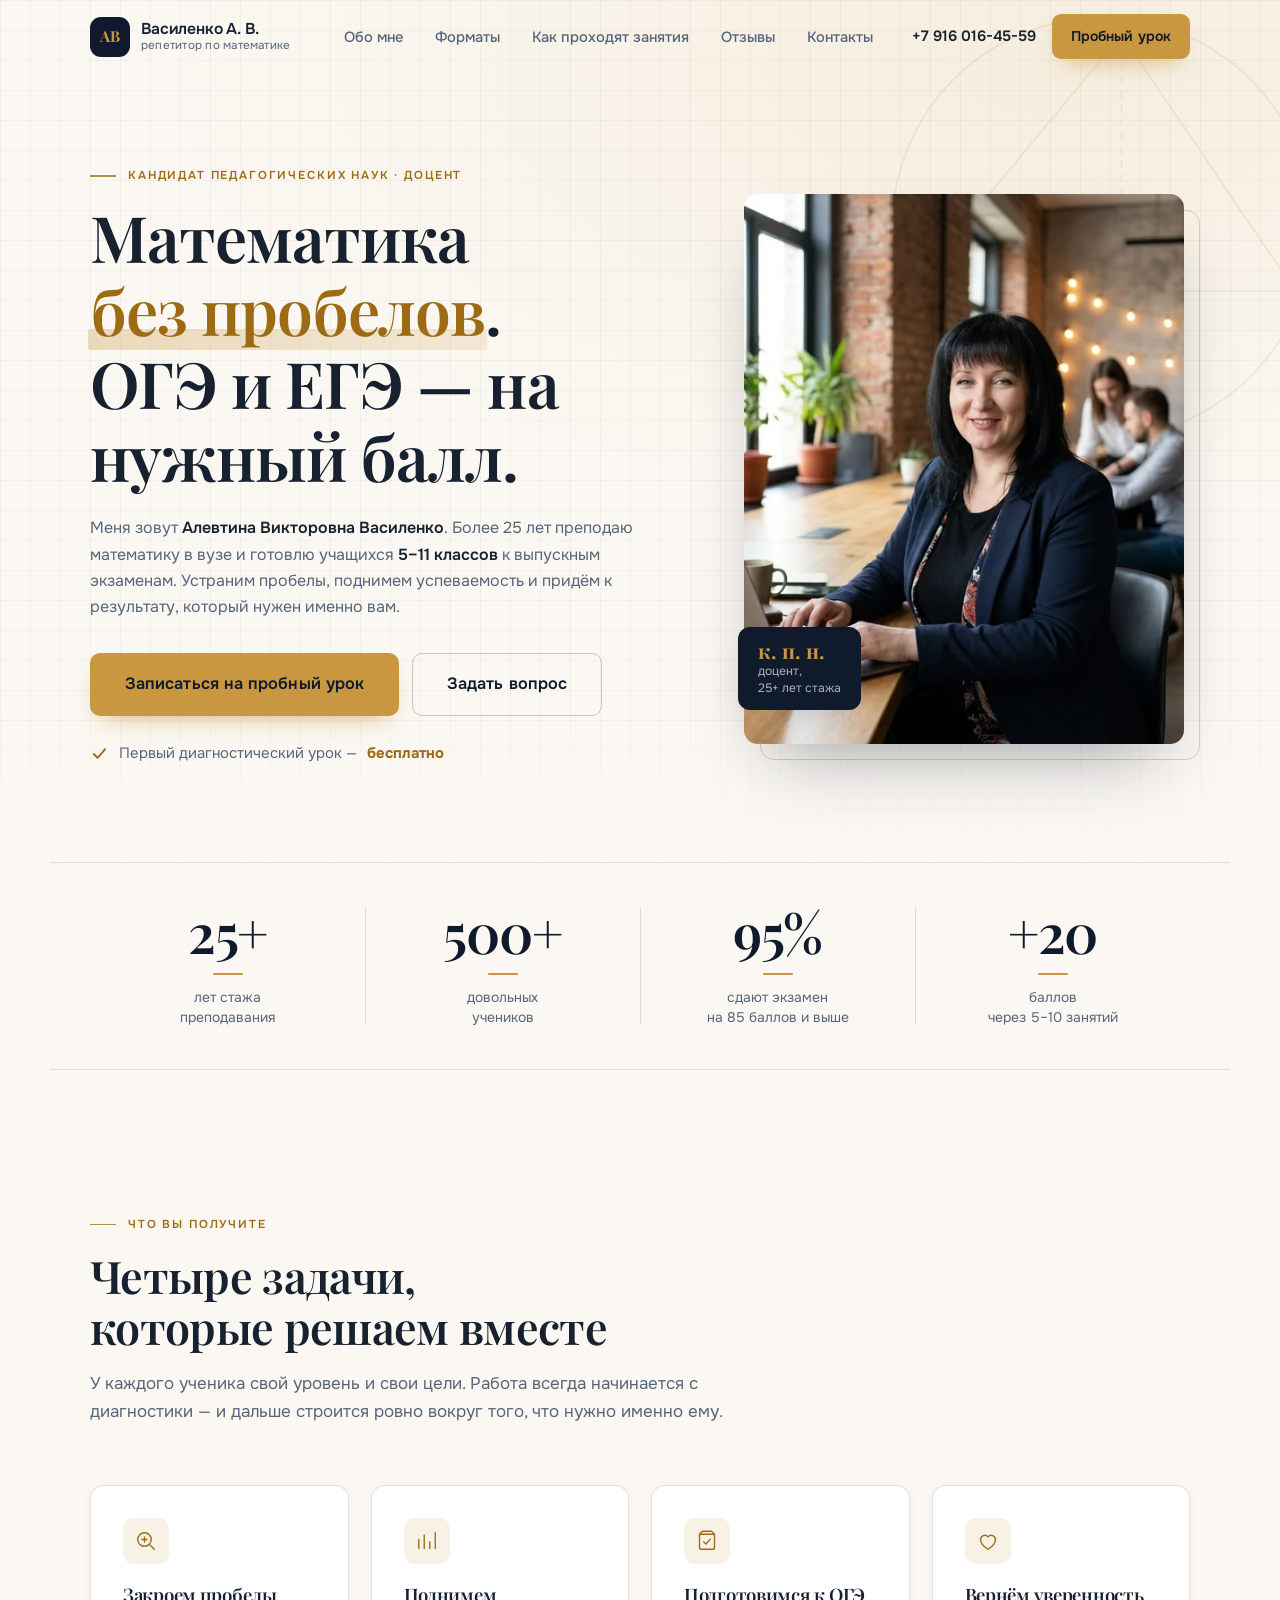
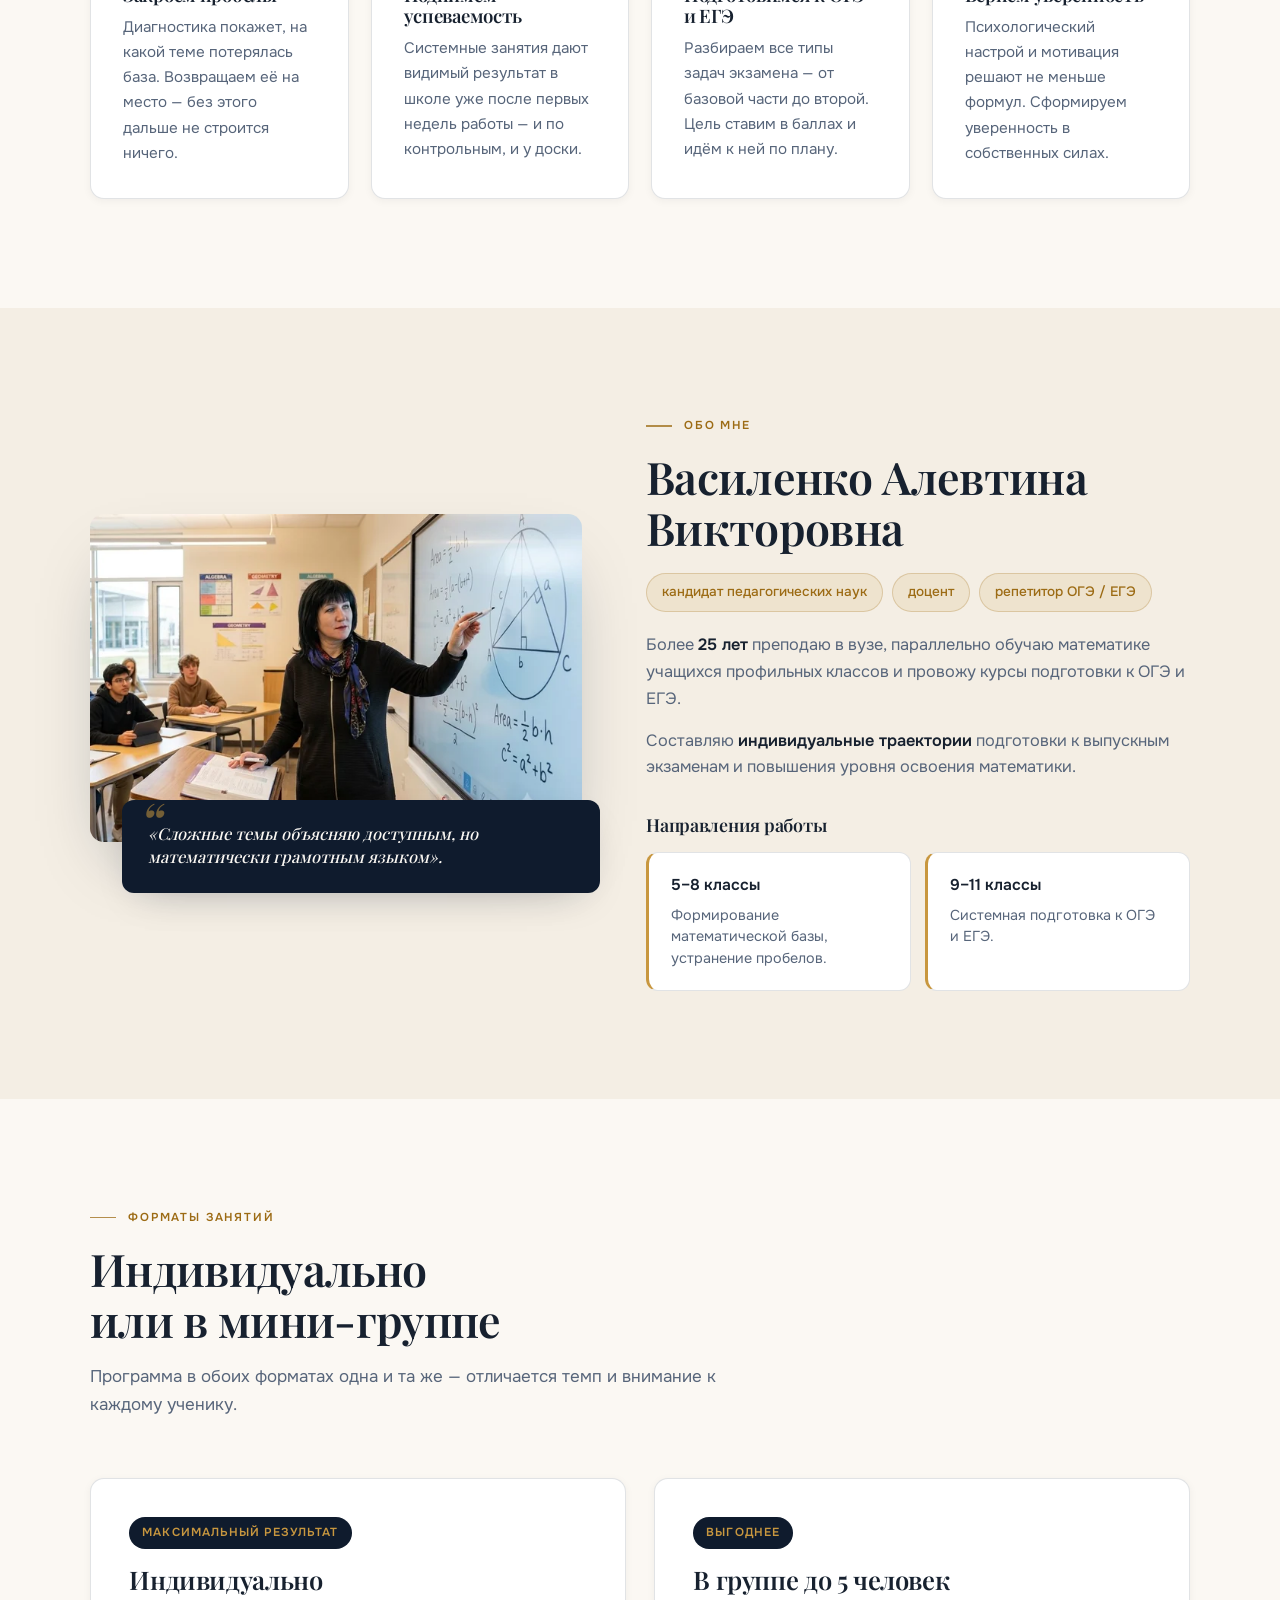
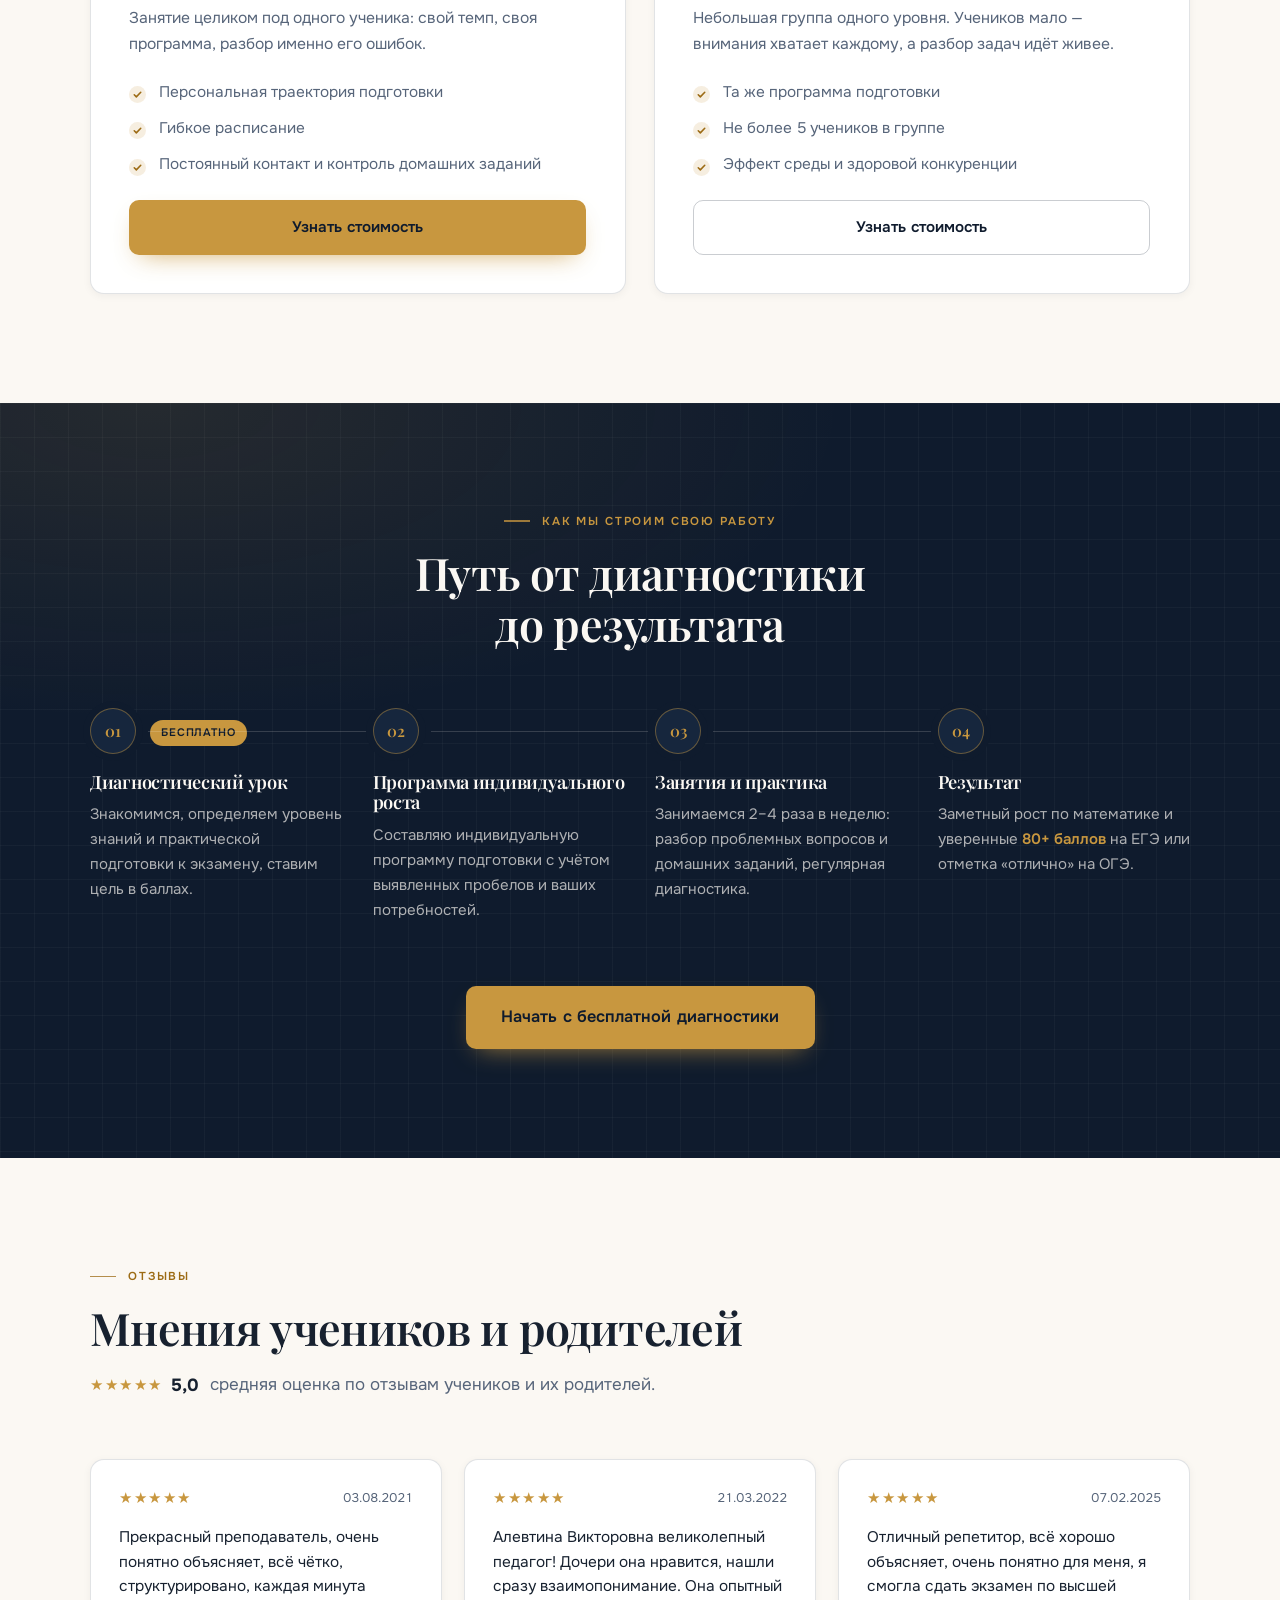
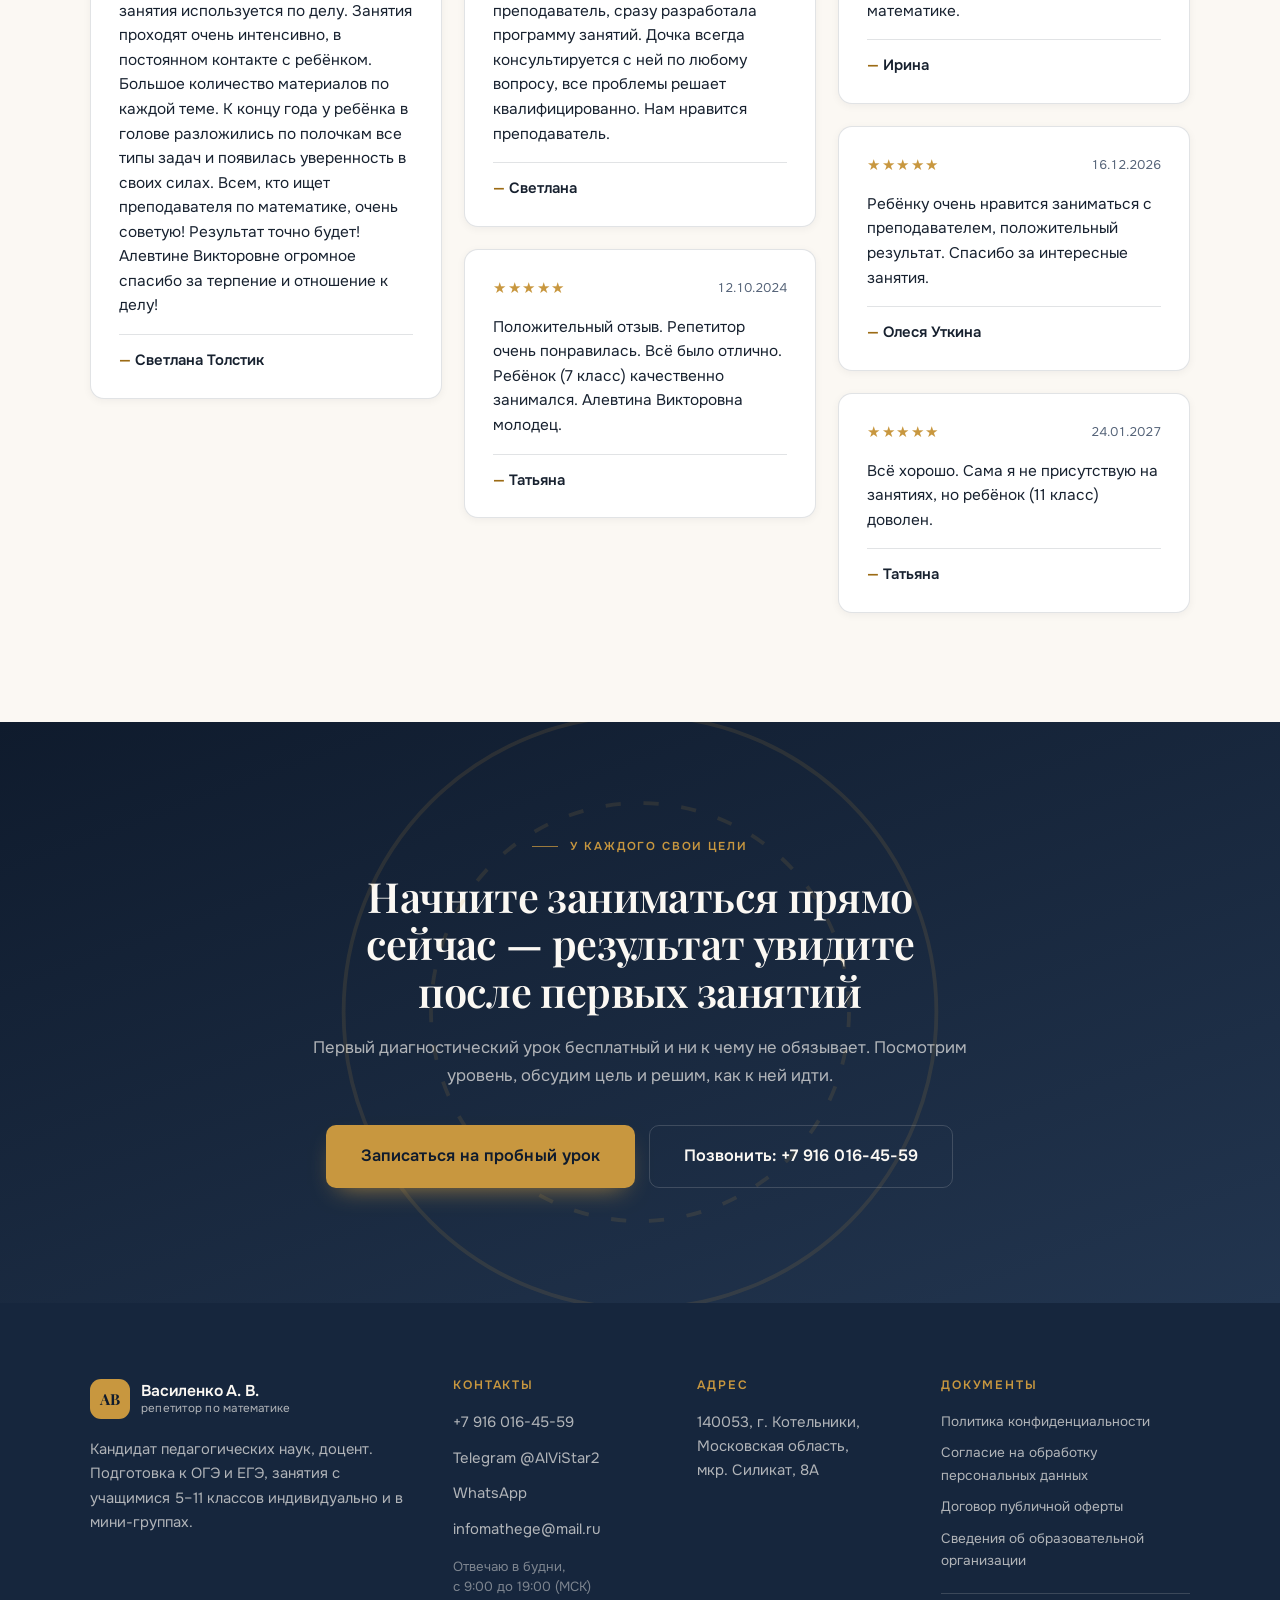
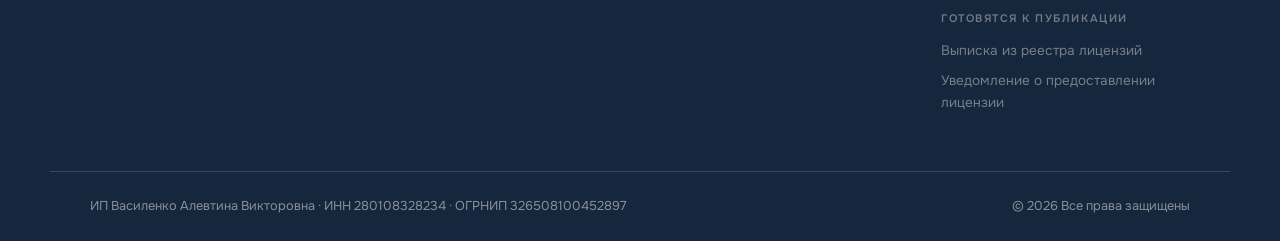
==== index.html @ 61fbdab9 "Лендинг репетитора по математике Василенко А. В. Одностраничный сайт без сборки: HTML + CSS + JS, шр" ====
<!DOCTYPE html>
<html lang="ru">
<head>
<meta charset="utf-8">
<!-- Базовый адрес сайта. Когда заработает mathscoolstar.ru — заменить
     https://dendy-d.github.io/mathscoolstar/ на https://mathscoolstar.ru/ здесь и в tools/build-docs.py -->
<meta name="viewport" content="width=device-width, initial-scale=1">
<title>Репетитор по математике Василенко А. В. — подготовка к ОГЭ и ЕГЭ, 5–11 класс</title>
<meta name="description" content="Василенко Алевтина Викторовна — кандидат педагогических наук, доцент, репетитор по математике. 25+ лет стажа. Устраняем пробелы, готовим к ОГЭ и ЕГЭ на нужный балл. Первый диагностический урок бесплатно.">
<meta name="theme-color" content="#0F1B2D">
<link rel="canonical" href="https://dendy-d.github.io/mathscoolstar/">

<meta property="og:type" content="website">
<meta property="og:locale" content="ru_RU">
<meta property="og:url" content="https://dendy-d.github.io/mathscoolstar/">
<meta property="og:site_name" content="Математика с Василенко А. В.">
<meta property="og:title" content="Репетитор по математике — подготовка к ОГЭ и ЕГЭ, 5–11 класс">
<meta property="og:description" content="Кандидат педагогических наук, доцент, 25+ лет стажа. Устраним пробелы и подготовим к экзамену на нужный балл. Первый урок — бесплатно.">
<meta property="og:image" content="https://dendy-d.github.io/mathscoolstar/assets/img/og-cover.jpg">
<meta property="og:image:width" content="1200">
<meta property="og:image:height" content="630">
<meta name="twitter:card" content="summary_large_image">

<link rel="icon" href="assets/img/favicon.svg" type="image/svg+xml">
<link rel="apple-touch-icon" href="assets/img/favicon.svg">

<link rel="preload" href="assets/fonts/playfairdisplay-600-cyrillic.woff2" as="font" type="font/woff2" crossorigin>
<link rel="preload" href="assets/fonts/onest-400-cyrillic.woff2" as="font" type="font/woff2" crossorigin>
<link rel="stylesheet" href="assets/fonts.css">
<link rel="stylesheet" href="styles.css">
<script>document.documentElement.classList.add('js');</script>

<script type="application/ld+json">
{
  "@context": "https://schema.org",
  "@graph": [
    {
      "@type": "Person",
      "@id": "https://dendy-d.github.io/mathscoolstar/#person",
      "name": "Василенко Алевтина Викторовна",
      "jobTitle": "Репетитор по математике, кандидат педагогических наук, доцент",
      "url": "https://dendy-d.github.io/mathscoolstar/",
      "image": "https://dendy-d.github.io/mathscoolstar/assets/img/hero-portrait.jpg",
      "telephone": "+79160164559",
      "email": "infomathege@mail.ru",
      "knowsAbout": ["Математика", "Подготовка к ОГЭ", "Подготовка к ЕГЭ", "Алгебра", "Геометрия"]
    },
    {
      "@type": ["LocalBusiness", "EducationalOrganization"],
      "@id": "https://dendy-d.github.io/mathscoolstar/#business",
      "name": "Математика с Василенко А. В. — репетитор ОГЭ/ЕГЭ",
      "description": "Индивидуальные и групповые занятия по математике для учащихся 5–11 классов, подготовка к ОГЭ и ЕГЭ.",
      "url": "https://dendy-d.github.io/mathscoolstar/",
      "telephone": "+79160164559",
      "email": "infomathege@mail.ru",
      "sameAs": ["https://t.me/AlViStar2"],
      "openingHoursSpecification": {
        "@type": "OpeningHoursSpecification",
        "dayOfWeek": ["Monday", "Tuesday", "Wednesday", "Thursday", "Friday"],
        "opens": "09:00",
        "closes": "19:00"
      },
      "image": "https://dendy-d.github.io/mathscoolstar/assets/img/og-cover.jpg",
      "founder": { "@id": "https://dendy-d.github.io/mathscoolstar/#person" },
      "priceRange": "$$",
      "address": {
        "@type": "PostalAddress",
        "postalCode": "140053",
        "addressLocality": "Котельники",
        "addressRegion": "Московская область",
        "streetAddress": "мкр. Силикат, 8А",
        "addressCountry": "RU"
      },
      "aggregateRating": {
        "@type": "AggregateRating",
        "ratingValue": "5",
        "bestRating": "5",
        "reviewCount": "6"
      },
      "review": [
        { "@type": "Review", "author": { "@type": "Person", "name": "Светлана Толстик" }, "datePublished": "2021-08-03", "reviewRating": { "@type": "Rating", "ratingValue": "5" }, "reviewBody": "Прекрасный преподаватель, очень понятно объясняет, всё чётко, структурировано, каждая минута занятия используется по делу." },
        { "@type": "Review", "author": { "@type": "Person", "name": "Светлана" }, "datePublished": "2022-03-21", "reviewRating": { "@type": "Rating", "ratingValue": "5" }, "reviewBody": "Алевтина Викторовна великолепный педагог! Дочери она нравится, нашли сразу взаимопонимание." },
        { "@type": "Review", "author": { "@type": "Person", "name": "Татьяна" }, "datePublished": "2024-10-12", "reviewRating": { "@type": "Rating", "ratingValue": "5" }, "reviewBody": "Репетитор очень понравилась. Всё было отлично. Ребёнок (7 класс) качественно занимался." },
        { "@type": "Review", "author": { "@type": "Person", "name": "Ирина" }, "datePublished": "2025-02-07", "reviewRating": { "@type": "Rating", "ratingValue": "5" }, "reviewBody": "Отличный репетитор, всё хорошо объясняет, очень понятно для меня, я смогла сдать экзамен по высшей математике." }
      ]
    }
  ]
}
</script>
</head>

<body>
<a class="skip-link" href="#main">Перейти к содержанию</a>

<!-- ══════════════ ШАПКА ══════════════ -->
<header class="site-header" id="siteHeader">
  <div class="wrap header__inner">
    <a class="brand" href="#hero" aria-label="На главную">
      <span class="brand__mark" aria-hidden="true">АВ</span>
      <span class="brand__text">
        <b>Василенко А.&nbsp;В.</b>
        <i>репетитор по математике</i>
      </span>
    </a>

    <nav class="nav" id="nav" aria-label="Основная навигация">
      <a href="#about">Обо мне</a>
      <a href="#formats">Форматы</a>
      <a href="#process">Как проходят занятия</a>
      <a href="#reviews">Отзывы</a>
      <a href="#contacts">Контакты</a>
    </nav>

    <div class="header__cta">
      <a class="tel-link" href="tel:+79160164559">+7&nbsp;916&nbsp;016-45-59</a>
      <button class="btn btn--gold btn--sm" data-open-dialog="trial">Пробный урок</button>
    </div>

    <button class="burger" id="burger" aria-label="Меню" aria-expanded="false" aria-controls="nav">
      <span></span><span></span><span></span>
    </button>
  </div>
</header>

<main id="main">

<!-- ══════════════ ГЕРОЙ ══════════════ -->
<section class="hero" id="hero">
  <div class="hero__deco" aria-hidden="true">
    <svg viewBox="0 0 400 400" fill="none">
      <circle cx="200" cy="200" r="150" stroke="currentColor" stroke-width="1.2"/>
      <path d="M62 245 L338 245 L214 62 Z" stroke="currentColor" stroke-width="1.2"/>
      <path d="M214 62 L214 245" stroke="currentColor" stroke-width="1.2" stroke-dasharray="5 5"/>
      <path d="M214 231 L228 231 L228 245" stroke="currentColor" stroke-width="1.2"/>
    </svg>
  </div>

  <div class="wrap hero__grid">
    <div class="hero__body">
      <p class="eyebrow" data-reveal>Кандидат педагогических наук&nbsp;· доцент</p>

      <h1 class="hero__title" data-reveal style="--d:.06s">
        Математика <span class="mark">без пробелов</span>.<br>
        ОГЭ и ЕГЭ — на нужный балл.
      </h1>

      <p class="hero__lead" data-reveal style="--d:.12s">
        Меня зовут <b>Алевтина Викторовна Василенко</b>. Более 25 лет преподаю математику
        в вузе и готовлю учащихся <b>5–11 классов</b> к выпускным экзаменам.
        Устраним пробелы, поднимем успеваемость и придём к результату, который нужен именно вам.
      </p>

      <div class="hero__actions" data-reveal style="--d:.18s">
        <button class="btn btn--gold btn--lg" data-open-dialog="trial">Записаться на пробный урок</button>
        <button class="btn btn--ghost btn--lg" data-open-dialog="question">Задать вопрос</button>
      </div>

      <p class="hero__note" data-reveal style="--d:.24s">
        <svg class="ico" viewBox="0 0 20 20" aria-hidden="true"><path d="M4 10.5l4 4 8-9" stroke="currentColor" stroke-width="2" fill="none" stroke-linecap="round" stroke-linejoin="round"/></svg>
        Первый диагностический урок — <b>бесплатно</b>
      </p>
    </div>

    <div class="hero__figure" data-reveal style="--d:.1s">
      <div class="portrait">
        <picture>
          <source type="image/webp" srcset="assets/img/hero-portrait-sm.webp 492w, assets/img/hero-portrait.webp 819w" sizes="(max-width:900px) 88vw, 440px">
          <img src="assets/img/hero-portrait.jpg"
               srcset="assets/img/hero-portrait-sm.jpg 492w, assets/img/hero-portrait.jpg 819w"
               sizes="(max-width:900px) 88vw, 440px"
               width="819" height="1024" fetchpriority="high"
               alt="Василенко Алевтина Викторовна, репетитор по математике, за рабочим столом">
        </picture>
        <div class="portrait__badge">
          <b>к.&nbsp;п.&nbsp;н.</b>
          <span>доцент,<br>25+ лет стажа</span>
        </div>
      </div>
    </div>
  </div>
</section>

<!-- ══════════════ ЦИФРЫ ══════════════ -->
<section class="stats" aria-label="Результаты работы">
  <div class="wrap stats__grid">
    <div class="stat" data-reveal>
      <b class="stat__num" data-count="25" data-suffix="+">25+</b>
      <span class="stat__label">лет стажа<br>преподавания</span>
    </div>
    <div class="stat" data-reveal style="--d:.06s">
      <b class="stat__num" data-count="500" data-suffix="+">500+</b>
      <span class="stat__label">довольных<br>учеников</span>
    </div>
    <div class="stat" data-reveal style="--d:.12s">
      <b class="stat__num" data-count="95" data-suffix="%">95%</b>
      <span class="stat__label">сдают экзамен<br>на 85 баллов и выше</span>
    </div>
    <div class="stat" data-reveal style="--d:.18s">
      <b class="stat__num" data-count="20" data-prefix="+">+20</b>
      <span class="stat__label">баллов<br>через 5–10 занятий</span>
    </div>
  </div>
</section>

<!-- ══════════════ ЧТО РЕШАЕМ ══════════════ -->
<section class="section" id="benefits">
  <div class="wrap">
    <header class="section__head">
      <p class="eyebrow" data-reveal>Что вы получите</p>
      <h2 class="section__title" data-reveal style="--d:.06s">Четыре задачи, которые решаем вместе</h2>
      <p class="section__lead" data-reveal style="--d:.12s">
        У каждого ученика свой уровень и свои цели. Работа всегда начинается с диагностики —
        и дальше строится ровно вокруг того, что нужно именно ему.
      </p>
    </header>

    <div class="cards cards--4">
      <article class="card" data-reveal>
        <div class="card__ico" aria-hidden="true">
          <svg viewBox="0 0 32 32" fill="none"><circle cx="14" cy="14" r="9" stroke="currentColor" stroke-width="1.8"/><path d="M21 21l6 6" stroke="currentColor" stroke-width="1.8" stroke-linecap="round"/><path d="M10.5 14h7M14 10.5v7" stroke="currentColor" stroke-width="1.8" stroke-linecap="round"/></svg>
        </div>
        <h3>Закроем пробелы</h3>
        <p>Диагностика покажет, на какой теме потерялась база. Возвращаем её на место — без этого дальше не строится ничего.</p>
      </article>

      <article class="card" data-reveal style="--d:.06s">
        <div class="card__ico" aria-hidden="true">
          <svg viewBox="0 0 32 32" fill="none"><path d="M5 26V14M12.3 26V8M19.7 26V17M27 26V5" stroke="currentColor" stroke-width="1.8" stroke-linecap="round"/></svg>
        </div>
        <h3>Поднимем успеваемость</h3>
        <p>Системные занятия дают видимый результат в школе уже после первых недель работы — и по контрольным, и у доски.</p>
      </article>

      <article class="card" data-reveal style="--d:.12s">
        <div class="card__ico" aria-hidden="true">
          <svg viewBox="0 0 32 32" fill="none"><path d="M6 7h20v18a2 2 0 01-2 2H8a2 2 0 01-2-2V7z" stroke="currentColor" stroke-width="1.8"/><path d="M6 7l4-4h12l4 4" stroke="currentColor" stroke-width="1.8" stroke-linejoin="round"/><path d="M11.5 17l3 3 6-6.5" stroke="currentColor" stroke-width="1.8" stroke-linecap="round" stroke-linejoin="round"/></svg>
        </div>
        <h3>Подготовимся к ОГЭ и ЕГЭ</h3>
        <p>Разбираем все типы задач экзамена — от базовой части до второй. Цель ставим в баллах и идём к ней по плану.</p>
      </article>

      <article class="card" data-reveal style="--d:.18s">
        <div class="card__ico" aria-hidden="true">
          <svg viewBox="0 0 32 32" fill="none"><path d="M16 27s-10-6.2-10-13a5.6 5.6 0 0110-3.4A5.6 5.6 0 0126 14c0 6.8-10 13-10 13z" stroke="currentColor" stroke-width="1.8" stroke-linejoin="round"/></svg>
        </div>
        <h3>Вернём уверенность</h3>
        <p>Психологический настрой и мотивация решают не меньше формул. Сформируем уверенность в собственных силах.</p>
      </article>
    </div>
  </div>
</section>

<!-- ══════════════ ОБО МНЕ ══════════════ -->
<section class="section section--paper" id="about">
  <div class="wrap about__grid">
    <div class="about__media" data-reveal>
      <picture>
        <source type="image/webp" srcset="assets/img/about-classroom-sm.webp 647w, assets/img/about-classroom.webp 1078w" sizes="(max-width:900px) 92vw, 520px">
        <img src="assets/img/about-classroom.jpg"
             srcset="assets/img/about-classroom-sm.jpg 647w, assets/img/about-classroom.jpg 1078w"
             sizes="(max-width:900px) 92vw, 520px"
             width="1078" height="719" loading="lazy" decoding="async"
             alt="Алевтина Викторовна объясняет геометрию у доски перед классом">
      </picture>
      <blockquote class="about__quote">
        «Сложные темы объясняю доступным, но математически грамотным языком».
      </blockquote>
    </div>

    <div class="about__body">
      <p class="eyebrow" data-reveal>Обо мне</p>
      <h2 class="section__title" data-reveal style="--d:.06s">Василенко Алевтина Викторовна</h2>

      <ul class="chips" data-reveal style="--d:.1s">
        <li>кандидат педагогических наук</li>
        <li>доцент</li>
        <li>репетитор ОГЭ / ЕГЭ</li>
      </ul>

      <div class="prose" data-reveal style="--d:.14s">
        <p>Более <b>25 лет</b> преподаю в вузе, параллельно обучаю математике учащихся
          профильных классов и провожу курсы подготовки к ОГЭ и ЕГЭ.</p>
        <p>Составляю <b>индивидуальные траектории</b> подготовки к выпускным экзаменам
          и повышения уровня освоения математики.</p>
      </div>

      <h3 class="mini-title" data-reveal style="--d:.18s">Направления работы</h3>
      <div class="tracks">
        <div class="track" data-reveal style="--d:.2s">
          <b class="track__grade">5–8 классы</b>
          <p>Формирование математической базы, устранение пробелов.</p>
        </div>
        <div class="track" data-reveal style="--d:.26s">
          <b class="track__grade">9–11 классы</b>
          <p>Системная подготовка к ОГЭ и ЕГЭ.</p>
        </div>
      </div>
    </div>
  </div>
</section>

<!-- ══════════════ ФОРМАТЫ ══════════════ -->
<section class="section" id="formats">
  <div class="wrap">
    <header class="section__head">
      <p class="eyebrow" data-reveal>Форматы занятий</p>
      <h2 class="section__title" data-reveal style="--d:.06s">Индивидуально или в мини-группе</h2>
      <p class="section__lead" data-reveal style="--d:.12s">
        Программа в обоих форматах одна и та же — отличается темп и внимание к каждому ученику.
      </p>
    </header>

    <div class="cards cards--2">
      <article class="format" data-reveal>
        <span class="format__tag">Максимальный результат</span>
        <h3>Индивидуально</h3>
        <p>Занятие целиком под одного ученика: свой темп, своя программа, разбор именно его ошибок.</p>
        <ul class="ticks">
          <li>Персональная траектория подготовки</li>
          <li>Гибкое расписание</li>
          <li>Постоянный контакт и контроль домашних заданий</li>
        </ul>
        <button class="btn btn--gold btn--full" data-open-dialog="individual">Узнать стоимость</button>
      </article>

      <article class="format" data-reveal style="--d:.08s">
        <span class="format__tag">Выгоднее</span>
        <h3>В группе до 5 человек</h3>
        <p>Небольшая группа одного уровня. Учеников мало — внимания хватает каждому, а разбор задач идёт живее.</p>
        <ul class="ticks">
          <li>Та же программа подготовки</li>
          <li>Не более 5 учеников в группе</li>
          <li>Эффект среды и здоровой конкуренции</li>
        </ul>
        <button class="btn btn--ghost btn--full" data-open-dialog="group">Узнать стоимость</button>
      </article>
    </div>
  </div>
</section>

<!-- ══════════════ КАК ПРОХОДЯТ ЗАНЯТИЯ ══════════════ -->
<section class="section section--ink" id="process">
  <div class="wrap">
    <header class="section__head section__head--center">
      <p class="eyebrow" data-reveal>Как мы строим свою работу</p>
      <h2 class="section__title" data-reveal style="--d:.06s">Путь от диагностики до результата</h2>
    </header>

    <ol class="steps">
      <li class="step" data-reveal>
        <span class="step__num">01</span>
        <span class="step__free">бесплатно</span>
        <h3>Диагностический урок</h3>
        <p>Знакомимся, определяем уровень знаний и практической подготовки к экзамену, ставим цель в баллах.</p>
      </li>
      <li class="step" data-reveal style="--d:.08s">
        <span class="step__num">02</span>
        <h3>Программа индивидуального роста</h3>
        <p>Составляю индивидуальную программу подготовки с учётом выявленных пробелов и ваших потребностей.</p>
      </li>
      <li class="step" data-reveal style="--d:.16s">
        <span class="step__num">03</span>
        <h3>Занятия и практика</h3>
        <p>Занимаемся 2–4 раза в неделю: разбор проблемных вопросов и домашних заданий, регулярная диагностика.</p>
      </li>
      <li class="step" data-reveal style="--d:.24s">
        <span class="step__num">04</span>
        <h3>Результат</h3>
        <p>Заметный рост по математике и уверенные <b>80+ баллов</b> на ЕГЭ или отметка «отлично» на ОГЭ.</p>
      </li>
    </ol>

    <div class="process__cta" data-reveal>
      <button class="btn btn--gold btn--lg" data-open-dialog="trial">Начать с бесплатной диагностики</button>
    </div>
  </div>
</section>

<!-- ══════════════ ОТЗЫВЫ ══════════════ -->
<section class="section" id="reviews">
  <div class="wrap">
    <header class="section__head">
      <p class="eyebrow" data-reveal>Отзывы</p>
      <h2 class="section__title" data-reveal style="--d:.06s">Мнения учеников и родителей</h2>
      <p class="section__lead" data-reveal style="--d:.12s">
        <span class="rating"><span class="stars" aria-hidden="true">★★★★★</span> <b>5,0</b></span>
        средняя оценка по&nbsp;отзывам учеников и&nbsp;их&nbsp;родителей.
      </p>
    </header>

    <!-- Чтобы добавить новый отзыв — скопируйте один блок <figure class="review"> и замените текст, имя и дату. -->
    <div class="reviews">
      <figure class="review" data-reveal>
        <div class="review__top"><span class="stars" aria-label="Оценка 5 из 5">★★★★★</span><time datetime="2021-08-03">03.08.2021</time></div>
        <blockquote>Прекрасный преподаватель, очень понятно объясняет, всё чётко, структурировано, каждая минута занятия используется по делу. Занятия проходят очень интенсивно, в постоянном контакте с ребёнком. Большое количество материалов по каждой теме. К концу года у ребёнка в голове разложились по полочкам все типы задач и появилась уверенность в своих силах. Всем, кто ищет преподавателя по математике, очень советую! Результат точно будет! Алевтине Викторовне огромное спасибо за терпение и отношение к делу!</blockquote>
        <figcaption>Светлана Толстик</figcaption>
      </figure>

      <figure class="review" data-reveal style="--d:.06s">
        <div class="review__top"><span class="stars" aria-label="Оценка 5 из 5">★★★★★</span><time datetime="2022-03-21">21.03.2022</time></div>
        <blockquote>Алевтина Викторовна великолепный педагог! Дочери она нравится, нашли сразу взаимопонимание. Она опытный преподаватель, сразу разработала программу занятий. Дочка всегда консультируется с ней по любому вопросу, все проблемы решает квалифицированно. Нам нравится преподаватель.</blockquote>
        <figcaption>Светлана</figcaption>
      </figure>

      <figure class="review" data-reveal style="--d:.12s">
        <div class="review__top"><span class="stars" aria-label="Оценка 5 из 5">★★★★★</span><time datetime="2024-10-12">12.10.2024</time></div>
        <blockquote>Положительный отзыв. Репетитор очень понравилась. Всё было отлично. Ребёнок (7 класс) качественно занимался. Алевтина Викторовна молодец.</blockquote>
        <figcaption>Татьяна</figcaption>
      </figure>

      <figure class="review" data-reveal style="--d:.06s">
        <div class="review__top"><span class="stars" aria-label="Оценка 5 из 5">★★★★★</span><time datetime="2025-02-07">07.02.2025</time></div>
        <blockquote>Отличный репетитор, всё хорошо объясняет, очень понятно для меня, я смогла сдать экзамен по высшей математике.</blockquote>
        <figcaption>Ирина</figcaption>
      </figure>

      <figure class="review" data-reveal style="--d:.12s">
        <div class="review__top"><span class="stars" aria-label="Оценка 5 из 5">★★★★★</span><time datetime="2026-12-16">16.12.2026</time></div>
        <blockquote>Ребёнку очень нравится заниматься с преподавателем, положительный результат. Спасибо за интересные занятия.</blockquote>
        <figcaption>Олеся Уткина</figcaption>
      </figure>

      <figure class="review" data-reveal style="--d:.18s">
        <div class="review__top"><span class="stars" aria-label="Оценка 5 из 5">★★★★★</span><time datetime="2027-01-24">24.01.2027</time></div>
        <blockquote>Всё хорошо. Сама я не присутствую на занятиях, но ребёнок (11 класс) доволен.</blockquote>
        <figcaption>Татьяна</figcaption>
      </figure>
    </div>
  </div>
</section>

<!-- ══════════════ ФИНАЛЬНЫЙ ПРИЗЫВ ══════════════ -->
<section class="finale">
  <div class="wrap finale__inner">
    <div class="finale__deco" aria-hidden="true">
      <svg viewBox="0 0 200 200" fill="none">
        <circle cx="100" cy="100" r="78" stroke="currentColor" stroke-width="1"/>
        <circle cx="100" cy="100" r="55" stroke="currentColor" stroke-width="1" stroke-dasharray="4 6"/>
      </svg>
    </div>
    <p class="eyebrow" data-reveal>У каждого свои цели</p>
    <h2 data-reveal style="--d:.06s">Начните заниматься прямо сейчас — результат увидите после первых занятий</h2>
    <p class="finale__lead" data-reveal style="--d:.12s">
      Первый диагностический урок бесплатный и ни к чему не обязывает.
      Посмотрим уровень, обсудим цель и решим, как к ней идти.
    </p>
    <div class="finale__actions" data-reveal style="--d:.18s">
      <button class="btn btn--gold btn--lg" data-open-dialog="trial">Записаться на пробный урок</button>
      <a class="btn btn--ghost-light btn--lg" href="tel:+79160164559">Позвонить: +7&nbsp;916&nbsp;016-45-59</a>
    </div>
  </div>
</section>

</main>

<!-- ══════════════ ПОДВАЛ ══════════════ -->
<footer class="site-footer" id="contacts">
  <div class="wrap footer__grid">
    <div class="footer__col footer__col--brand">
      <a class="brand brand--footer" href="#hero">
        <span class="brand__mark" aria-hidden="true">АВ</span>
        <span class="brand__text"><b>Василенко А.&nbsp;В.</b><i>репетитор по математике</i></span>
      </a>
      <p class="footer__about">
        Кандидат педагогических наук, доцент. Подготовка к ОГЭ и ЕГЭ,
        занятия с учащимися 5–11 классов индивидуально и в мини-группах.
      </p>
    </div>

    <div class="footer__col">
      <h3>Контакты</h3>
      <ul class="footer__list">
        <li><a href="tel:+79160164559">+7&nbsp;916&nbsp;016-45-59</a></li>
        <li><a href="https://t.me/AlViStar2" target="_blank" rel="noopener">Telegram&nbsp;@AlViStar2</a></li>
        <li><a href="https://wa.me/79160164559" target="_blank" rel="noopener">WhatsApp</a></li>
        <li><a href="mailto:infomathege@mail.ru">infomathege@mail.ru</a></li>
        <li class="footer__hours">Отвечаю в будни,<br>с 9:00 до 19:00 (МСК)</li>
      </ul>
    </div>

    <div class="footer__col">
      <h3>Адрес</h3>
      <address class="footer__addr">
        <a href="https://yandex.ru/maps/?text=Котельники, микрорайон Силикат, 8А" target="_blank" rel="noopener">
          140053, г. Котельники,<br>Московская область,<br>мкр. Силикат, 8А
        </a>
      </address>
    </div>

    <div class="footer__col">
      <h3>Документы</h3>
      <!-- Страницы документов собираются из .docx: python3 tools/build-docs.py -->
      <ul class="footer__list footer__list--docs">
        <li><a href="docs/oferta.html">Политика конфиденциальности</a></li>
        <li><a href="docs/soglasie.html">Согласие на обработку персональных данных</a></li>
        <li><a href="docs/oferta.html">Договор публичной оферты</a></li>
        <li><a href="docs/svedeniya.html">Сведения об образовательной организации</a></li>
      </ul>

      <p class="footer__sublabel">Готовятся к публикации</p>
      <ul class="footer__list footer__list--pending">
        <li>Выписка из реестра лицензий</li>
        <li>Уведомление о предоставлении лицензии</li>
      </ul>
    </div>
  </div>

  <div class="wrap footer__legal">
    <p>ИП Василенко Алевтина Викторовна · ИНН 280108328234 · ОГРНИП 326508100452897</p>
    <p>© <span id="year">2026</span> Все права защищены</p>
  </div>
</footer>

<!-- ══════════════ ЛИПКАЯ КНОПКА (МОБИЛЬНАЯ) ══════════════ -->
<div class="mobile-bar" id="mobileBar">
  <a class="mobile-bar__call" href="tel:+79160164559" aria-label="Позвонить">
    <svg viewBox="0 0 24 24" fill="none" aria-hidden="true"><path d="M6.5 3h3l1.5 4-2 1.5a12 12 0 006.5 6.5L17 13l4 1.5v3a2 2 0 01-2.2 2A16.5 16.5 0 014.5 5.2 2 2 0 016.5 3z" stroke="currentColor" stroke-width="1.7" stroke-linejoin="round"/></svg>
  </a>
  <button class="btn btn--gold btn--full" data-open-dialog="trial">Записаться на пробный урок</button>
</div>

<!-- ══════════════ МОДАЛКА КОНТАКТОВ ══════════════ -->
<dialog class="dialog" id="contactDialog" aria-labelledby="dialogTitle">
  <button class="dialog__close" data-close-dialog aria-label="Закрыть">
    <svg viewBox="0 0 24 24" fill="none" aria-hidden="true"><path d="M6 6l12 12M18 6L6 18" stroke="currentColor" stroke-width="1.8" stroke-linecap="round"/></svg>
  </button>

  <p class="eyebrow">Свяжитесь со мной</p>
  <h2 class="dialog__title" id="dialogTitle">Как вам удобнее?</h2>
  <p class="dialog__lead" id="dialogLead">Напишите или позвоните — отвечу и подберём время бесплатного диагностического урока.</p>

  <div class="dialog__options">
    <a class="opt opt--wa" id="optWhatsapp" href="https://wa.me/79160164559?text=Здравствуйте! Хочу записаться на пробный урок по математике." target="_blank" rel="noopener">
      <span class="opt__ico" aria-hidden="true">
        <svg viewBox="0 0 24 24" fill="currentColor"><path d="M12 2a10 10 0 00-8.6 15L2 22l5.2-1.4A10 10 0 1012 2zm0 1.8a8.2 8.2 0 11-4.2 15.2l-.3-.2-3 .8.8-2.9-.2-.3A8.2 8.2 0 0112 3.8zm-3.6 4c-.2 0-.5 0-.7.4-.3.4-.9 1-.9 2.3 0 1.4 1 2.7 1.1 2.9.1.2 1.9 3 4.7 4.1 2.3.9 2.8.7 3.3.7.5-.1 1.6-.7 1.9-1.3.2-.7.2-1.2.2-1.3-.1-.1-.3-.2-.6-.3l-2-1c-.3-.1-.5-.1-.7.1l-.9 1.2c-.2.2-.4.2-.6.1-.3-.1-1.2-.5-2.3-1.4-.9-.8-1.4-1.7-1.6-2-.2-.3 0-.5.1-.6l.5-.6c.1-.2.2-.3.3-.5v-.5l-.9-2.1c-.2-.5-.4-.4-.6-.4h-.3z"/></svg>
      </span>
      <span class="opt__text"><b>WhatsApp</b><i>Написать в мессенджер</i></span>
      <span class="opt__arrow" aria-hidden="true">→</span>
    </a>

    <a class="opt opt--tg" id="optTelegram" href="https://t.me/AlViStar2" target="_blank" rel="noopener">
      <span class="opt__ico" aria-hidden="true">
        <svg viewBox="0 0 24 24" fill="currentColor"><path d="M21.9 4.3l-3 14.2c-.2 1-.8 1.3-1.7.8l-4.6-3.4-2.2 2.1c-.3.3-.5.5-1 .5l.3-4.7 8.5-7.7c.4-.3-.1-.5-.6-.2L6.1 12.6l-4.5-1.4c-1-.3-1-1 .2-1.4l17.6-6.8c.8-.3 1.5.2 1.2 1.3z"/></svg>
      </span>
      <span class="opt__text"><b>Telegram</b><i>@AlViStar2</i></span>
      <span class="opt__arrow" aria-hidden="true">→</span>
    </a>

    <a class="opt opt--tel" href="tel:+79160164559">
      <span class="opt__ico" aria-hidden="true">
        <svg viewBox="0 0 24 24" fill="none"><path d="M6.5 3h3l1.5 4-2 1.5a12 12 0 006.5 6.5L17 13l4 1.5v3a2 2 0 01-2.2 2A16.5 16.5 0 014.5 5.2 2 2 0 016.5 3z" stroke="currentColor" stroke-width="1.7" stroke-linejoin="round"/></svg>
      </span>
      <span class="opt__text"><b>+7 916 016-45-59</b><i>Позвонить напрямую</i></span>
      <span class="opt__arrow" aria-hidden="true">→</span>
    </a>
  </div>

  <p class="dialog__foot">Первый диагностический урок — бесплатно и без обязательств.<br>
    Почта для документов и заявок: <a href="mailto:infomathege@mail.ru">infomathege@mail.ru</a></p>
</dialog>

<script src="script.js" defer></script>
</body>
</html>
---- assets/fonts.css ----
/* Onest 400 — cyrillic-ext */
@font-face {
  font-family: 'Onest';
  font-style: normal;
  font-weight: 400;
  font-display: swap;
  src: url(fonts/onest-400-cyrillic-ext.woff2) format('woff2');
  unicode-range: U+0460-052F, U+1C80-1C8A, U+20B4, U+2DE0-2DFF, U+A640-A69F, U+FE2E-FE2F;
}

/* Onest 400 — cyrillic */
@font-face {
  font-family: 'Onest';
  font-style: normal;
  font-weight: 400;
  font-display: swap;
  src: url(fonts/onest-400-cyrillic.woff2) format('woff2');
  unicode-range: U+0301, U+0400-045F, U+0490-0491, U+04B0-04B1, U+2116;
}

/* Onest 400 — latin-ext */
@font-face {
  font-family: 'Onest';
  font-style: normal;
  font-weight: 400;
  font-display: swap;
  src: url(fonts/onest-400-latin-ext.woff2) format('woff2');
  unicode-range: U+0100-02BA, U+02BD-02C5, U+02C7-02CC, U+02CE-02D7, U+02DD-02FF, U+0304, U+0308, U+0329, U+1D00-1DBF, U+1E00-1E9F, U+1EF2-1EFF, U+2020, U+20A0-20AB, U+20AD-20C0, U+2113, U+2C60-2C7F, U+A720-A7FF;
}

/* Onest 400 — latin */
@font-face {
  font-family: 'Onest';
  font-style: normal;
  font-weight: 400;
  font-display: swap;
  src: url(fonts/onest-400-latin.woff2) format('woff2');
  unicode-range: U+0000-00FF, U+0131, U+0152-0153, U+02BB-02BC, U+02C6, U+02DA, U+02DC, U+0304, U+0308, U+0329, U+2000-206F, U+20AC, U+2122, U+2191, U+2193, U+2212, U+2215, U+FEFF, U+FFFD;
}

/* Onest 500 — cyrillic-ext */
@font-face {
  font-family: 'Onest';
  font-style: normal;
  font-weight: 500;
  font-display: swap;
  src: url(fonts/onest-500-cyrillic-ext.woff2) format('woff2');
  unicode-range: U+0460-052F, U+1C80-1C8A, U+20B4, U+2DE0-2DFF, U+A640-A69F, U+FE2E-FE2F;
}

/* Onest 500 — cyrillic */
@font-face {
  font-family: 'Onest';
  font-style: normal;
  font-weight: 500;
  font-display: swap;
  src: url(fonts/onest-500-cyrillic.woff2) format('woff2');
  unicode-range: U+0301, U+0400-045F, U+0490-0491, U+04B0-04B1, U+2116;
}

/* Onest 500 — latin-ext */
@font-face {
  font-family: 'Onest';
  font-style: normal;
  font-weight: 500;
  font-display: swap;
  src: url(fonts/onest-500-latin-ext.woff2) format('woff2');
  unicode-range: U+0100-02BA, U+02BD-02C5, U+02C7-02CC, U+02CE-02D7, U+02DD-02FF, U+0304, U+0308, U+0329, U+1D00-1DBF, U+1E00-1E9F, U+1EF2-1EFF, U+2020, U+20A0-20AB, U+20AD-20C0, U+2113, U+2C60-2C7F, U+A720-A7FF;
}

/* Onest 500 — latin */
@font-face {
  font-family: 'Onest';
  font-style: normal;
  font-weight: 500;
  font-display: swap;
  src: url(fonts/onest-500-latin.woff2) format('woff2');
  unicode-range: U+0000-00FF, U+0131, U+0152-0153, U+02BB-02BC, U+02C6, U+02DA, U+02DC, U+0304, U+0308, U+0329, U+2000-206F, U+20AC, U+2122, U+2191, U+2193, U+2212, U+2215, U+FEFF, U+FFFD;
}

/* Onest 600 — cyrillic-ext */
@font-face {
  font-family: 'Onest';
  font-style: normal;
  font-weight: 600;
  font-display: swap;
  src: url(fonts/onest-600-cyrillic-ext.woff2) format('woff2');
  unicode-range: U+0460-052F, U+1C80-1C8A, U+20B4, U+2DE0-2DFF, U+A640-A69F, U+FE2E-FE2F;
}

/* Onest 600 — cyrillic */
@font-face {
  font-family: 'Onest';
  font-style: normal;
  font-weight: 600;
  font-display: swap;
  src: url(fonts/onest-600-cyrillic.woff2) format('woff2');
  unicode-range: U+0301, U+0400-045F, U+0490-0491, U+04B0-04B1, U+2116;
}

/* Onest 600 — latin-ext */
@font-face {
  font-family: 'Onest';
  font-style: normal;
  font-weight: 600;
  font-display: swap;
  src: url(fonts/onest-600-latin-ext.woff2) format('woff2');
  unicode-range: U+0100-02BA, U+02BD-02C5, U+02C7-02CC, U+02CE-02D7, U+02DD-02FF, U+0304, U+0308, U+0329, U+1D00-1DBF, U+1E00-1E9F, U+1EF2-1EFF, U+2020, U+20A0-20AB, U+20AD-20C0, U+2113, U+2C60-2C7F, U+A720-A7FF;
}

/* Onest 600 — latin */
@font-face {
  font-family: 'Onest';
  font-style: normal;
  font-weight: 600;
  font-display: swap;
  src: url(fonts/onest-600-latin.woff2) format('woff2');
  unicode-range: U+0000-00FF, U+0131, U+0152-0153, U+02BB-02BC, U+02C6, U+02DA, U+02DC, U+0304, U+0308, U+0329, U+2000-206F, U+20AC, U+2122, U+2191, U+2193, U+2212, U+2215, U+FEFF, U+FFFD;
}

/* Onest 700 — cyrillic-ext */
@font-face {
  font-family: 'Onest';
  font-style: normal;
  font-weight: 700;
  font-display: swap;
  src: url(fonts/onest-700-cyrillic-ext.woff2) format('woff2');
  unicode-range: U+0460-052F, U+1C80-1C8A, U+20B4, U+2DE0-2DFF, U+A640-A69F, U+FE2E-FE2F;
}

/* Onest 700 — cyrillic */
@font-face {
  font-family: 'Onest';
  font-style: normal;
  font-weight: 700;
  font-display: swap;
  src: url(fonts/onest-700-cyrillic.woff2) format('woff2');
  unicode-range: U+0301, U+0400-045F, U+0490-0491, U+04B0-04B1, U+2116;
}

/* Onest 700 — latin-ext */
@font-face {
  font-family: 'Onest';
  font-style: normal;
  font-weight: 700;
  font-display: swap;
  src: url(fonts/onest-700-latin-ext.woff2) format('woff2');
  unicode-range: U+0100-02BA, U+02BD-02C5, U+02C7-02CC, U+02CE-02D7, U+02DD-02FF, U+0304, U+0308, U+0329, U+1D00-1DBF, U+1E00-1E9F, U+1EF2-1EFF, U+2020, U+20A0-20AB, U+20AD-20C0, U+2113, U+2C60-2C7F, U+A720-A7FF;
}

/* Onest 700 — latin */
@font-face {
  font-family: 'Onest';
  font-style: normal;
  font-weight: 700;
  font-display: swap;
  src: url(fonts/onest-700-latin.woff2) format('woff2');
  unicode-range: U+0000-00FF, U+0131, U+0152-0153, U+02BB-02BC, U+02C6, U+02DA, U+02DC, U+0304, U+0308, U+0329, U+2000-206F, U+20AC, U+2122, U+2191, U+2193, U+2212, U+2215, U+FEFF, U+FFFD;
}

/* PlayfairDisplay 500 — cyrillic */
@font-face {
  font-family: 'Playfair Display';
  font-style: normal;
  font-weight: 500;
  font-display: swap;
  src: url(fonts/playfairdisplay-500-cyrillic.woff2) format('woff2');
  unicode-range: U+0301, U+0400-045F, U+0490-0491, U+04B0-04B1, U+2116;
}

/* PlayfairDisplay 500 — latin-ext */
@font-face {
  font-family: 'Playfair Display';
  font-style: normal;
  font-weight: 500;
  font-display: swap;
  src: url(fonts/playfairdisplay-500-latin-ext.woff2) format('woff2');
  unicode-range: U+0100-02BA, U+02BD-02C5, U+02C7-02CC, U+02CE-02D7, U+02DD-02FF, U+0304, U+0308, U+0329, U+1D00-1DBF, U+1E00-1E9F, U+1EF2-1EFF, U+2020, U+20A0-20AB, U+20AD-20C0, U+2113, U+2C60-2C7F, U+A720-A7FF;
}

/* PlayfairDisplay 500 — latin */
@font-face {
  font-family: 'Playfair Display';
  font-style: normal;
  font-weight: 500;
  font-display: swap;
  src: url(fonts/playfairdisplay-500-latin.woff2) format('woff2');
  unicode-range: U+0000-00FF, U+0131, U+0152-0153, U+02BB-02BC, U+02C6, U+02DA, U+02DC, U+0304, U+0308, U+0329, U+2000-206F, U+20AC, U+2122, U+2191, U+2193, U+2212, U+2215, U+FEFF, U+FFFD;
}

/* PlayfairDisplay 600 — cyrillic */
@font-face {
  font-family: 'Playfair Display';
  font-style: normal;
  font-weight: 600;
  font-display: swap;
  src: url(fonts/playfairdisplay-600-cyrillic.woff2) format('woff2');
  unicode-range: U+0301, U+0400-045F, U+0490-0491, U+04B0-04B1, U+2116;
}

/* PlayfairDisplay 600 — latin-ext */
@font-face {
  font-family: 'Playfair Display';
  font-style: normal;
  font-weight: 600;
  font-display: swap;
  src: url(fonts/playfairdisplay-600-latin-ext.woff2) format('woff2');
  unicode-range: U+0100-02BA, U+02BD-02C5, U+02C7-02CC, U+02CE-02D7, U+02DD-02FF, U+0304, U+0308, U+0329, U+1D00-1DBF, U+1E00-1E9F, U+1EF2-1EFF, U+2020, U+20A0-20AB, U+20AD-20C0, U+2113, U+2C60-2C7F, U+A720-A7FF;
}

/* PlayfairDisplay 600 — latin */
@font-face {
  font-family: 'Playfair Display';
  font-style: normal;
  font-weight: 600;
  font-display: swap;
  src: url(fonts/playfairdisplay-600-latin.woff2) format('woff2');
  unicode-range: U+0000-00FF, U+0131, U+0152-0153, U+02BB-02BC, U+02C6, U+02DA, U+02DC, U+0304, U+0308, U+0329, U+2000-206F, U+20AC, U+2122, U+2191, U+2193, U+2212, U+2215, U+FEFF, U+FFFD;
}

/* PlayfairDisplay 700 — cyrillic */
@font-face {
  font-family: 'Playfair Display';
  font-style: normal;
  font-weight: 700;
  font-display: swap;
  src: url(fonts/playfairdisplay-700-cyrillic.woff2) format('woff2');
  unicode-range: U+0301, U+0400-045F, U+0490-0491, U+04B0-04B1, U+2116;
}

/* PlayfairDisplay 700 — latin-ext */
@font-face {
  font-family: 'Playfair Display';
  font-style: normal;
  font-weight: 700;
  font-display: swap;
  src: url(fonts/playfairdisplay-700-latin-ext.woff2) format('woff2');
  unicode-range: U+0100-02BA, U+02BD-02C5, U+02C7-02CC, U+02CE-02D7, U+02DD-02FF, U+0304, U+0308, U+0329, U+1D00-1DBF, U+1E00-1E9F, U+1EF2-1EFF, U+2020, U+20A0-20AB, U+20AD-20C0, U+2113, U+2C60-2C7F, U+A720-A7FF;
}

/* PlayfairDisplay 700 — latin */
@font-face {
  font-family: 'Playfair Display';
  font-style: normal;
  font-weight: 700;
  font-display: swap;
  src: url(fonts/playfairdisplay-700-latin.woff2) format('woff2');
  unicode-range: U+0000-00FF, U+0131, U+0152-0153, U+02BB-02BC, U+02C6, U+02DA, U+02DC, U+0304, U+0308, U+0329, U+2000-206F, U+20AC, U+2122, U+2191, U+2193, U+2212, U+2215, U+FEFF, U+FFFD;
}
---- styles.css ----
/* ══════════════════════════════════════════════════════════════
   Математика с Василенко А. В. — стили лендинга
   Палитра: ink #0F1B2D · gold #C8973F · paper #FBF8F3
   ══════════════════════════════════════════════════════════════ */

/* ── 1. Токены ─────────────────────────────────────────────── */
:root{
  --ink:        #0F1B2D;
  --ink-2:      #16263D;
  --ink-3:      #22354F;
  --paper:      #FBF8F3;
  --paper-2:    #F4EEE4;
  --white:      #FFFFFF;

  --gold:       #C8973F;   /* на тёмном фоне и декор */
  --gold-deep:  #9C6B14;   /* текст/акценты на светлом */
  --gold-soft:  #E8D3A6;

  --text:       #17212F;
  --muted:      #57657A;
  --muted-light:rgba(251,248,243,.68);
  --line:       rgba(15,27,45,.12);
  --line-light: rgba(251,248,243,.16);

  --font-body:    'Onest', -apple-system, BlinkMacSystemFont, 'Segoe UI', Roboto, Arial, sans-serif;
  --font-display: 'Playfair Display', 'Times New Roman', Georgia, serif;

  --wrap: 1180px;
  --pad: clamp(18px, 4.2vw, 40px);
  --sec: clamp(68px, 8.5vw, 124px);
  --r: 14px;
  --ease: cubic-bezier(.22,.7,.28,1);

  --shadow-sm: 0 2px 8px rgba(15,27,45,.05);
  --shadow-md: 0 14px 40px -18px rgba(15,27,45,.28);
  --shadow-lg: 0 34px 70px -30px rgba(15,27,45,.42);
}

/* ── 2. База ───────────────────────────────────────────────── */
*,*::before,*::after{ box-sizing:border-box }
html{ scroll-behavior:smooth; scroll-padding-top:84px; -webkit-text-size-adjust:100% }
body{
  margin:0;
  font-family:var(--font-body);
  font-size:clamp(15.5px,1.02vw,17px);
  line-height:1.65;
  color:var(--text);
  background:var(--paper);
  overflow-x:hidden;
  font-feature-settings:'ss01','cv01';
}
img,picture,svg{ max-width:100%; display:block }
img{ height:auto }   /* иначе HTML-атрибут height растягивает картинку */
h1,h2,h3{ font-family:var(--font-display); font-weight:600; line-height:1.14; letter-spacing:-.015em; margin:0 }
p{ margin:0 }
ul,ol{ margin:0; padding:0; list-style:none }
a{ color:inherit; text-decoration:none }
button{ font:inherit; color:inherit; border:0; background:none; cursor:pointer }
::selection{ background:var(--gold-soft); color:var(--ink) }

:focus-visible{ outline:2.5px solid var(--gold-deep); outline-offset:3px; border-radius:4px }
.section--ink :focus-visible,.finale :focus-visible,.site-footer :focus-visible{ outline-color:var(--gold) }

.skip-link{
  position:absolute; left:-9999px; top:12px; z-index:200;
  background:var(--ink); color:var(--paper); padding:12px 20px; border-radius:8px;
}
.skip-link:focus{ left:12px }

.wrap{ width:100%; max-width:var(--wrap); margin-inline:auto; padding-inline:var(--pad) }

/* ── 3. Общие элементы ─────────────────────────────────────── */
.eyebrow{
  font-size:.72rem; font-weight:600; letter-spacing:.16em; text-transform:uppercase;
  color:var(--gold-deep); margin-bottom:16px; display:flex; align-items:center; gap:12px;
}
.eyebrow::before{ content:''; width:26px; height:1.5px; background:currentColor; flex:none; opacity:.75 }
.section--ink .eyebrow,.finale .eyebrow{ color:var(--gold) }
.section__head--center .eyebrow,.finale .eyebrow{ justify-content:center }

.section{ padding-block:var(--sec); position:relative }
.section--paper{ background:var(--paper-2) }
.section--ink{ background:var(--ink); color:var(--paper) }
.section--ink .section__title{ color:var(--paper) }

.section__head{ max-width:660px; margin-bottom:clamp(38px,4.6vw,62px) }
.section__head--center{ margin-inline:auto; text-align:center }
.section__title{ font-size:clamp(1.85rem,3.5vw,2.85rem); text-wrap:balance }
.section__lead{ margin-top:18px; color:var(--muted); font-size:1.06rem; max-width:58ch }
.section--ink .section__lead{ color:var(--muted-light) }
.section__head--center .section__lead{ margin-inline:auto }

.mini-title{ font-size:1.12rem; margin-top:34px; margin-bottom:16px }

/* Кнопки */
.btn{
  --bg:var(--gold); --fg:var(--ink);
  display:inline-flex; align-items:center; justify-content:center; gap:9px;
  padding:14px 26px; border-radius:10px;
  background:var(--bg); color:var(--fg);
  font-weight:600; font-size:.95rem; letter-spacing:.005em;
  border:1.5px solid transparent;
  transition:transform .22s var(--ease), box-shadow .22s var(--ease), background .22s var(--ease), color .22s var(--ease);
  will-change:transform;
}
.btn--gold{ box-shadow:0 10px 26px -12px rgba(200,151,63,.85) }
.btn--gold:hover{ background:#D9A952; transform:translateY(-2px); box-shadow:0 16px 32px -12px rgba(200,151,63,.95) }
.btn--ghost{ background:transparent; color:var(--ink); border-color:rgba(15,27,45,.22) }
.btn--ghost:hover{ background:var(--ink); color:var(--paper); border-color:var(--ink); transform:translateY(-2px) }
.btn--ghost-light{ background:transparent; color:var(--paper); border-color:var(--line-light) }
.btn--ghost-light:hover{ background:rgba(251,248,243,.1); border-color:var(--gold); transform:translateY(-2px) }
.btn--lg{ padding:17px 34px; font-size:1.02rem }
.btn--sm{ padding:10px 18px; font-size:.88rem; border-radius:9px }
.btn--full{ width:100% }
.btn:active{ transform:translateY(0) scale(.985) }

/* Чипы и галочки */
.chips{ display:flex; flex-wrap:wrap; gap:9px; margin-block:20px }
.chips li{
  padding:7px 15px; border-radius:100px; font-size:.85rem; font-weight:500;
  background:rgba(200,151,63,.13); color:var(--gold-deep); border:1px solid rgba(156,107,20,.24);
}
.ticks{ display:grid; gap:11px; margin-block:22px }
.ticks li{ position:relative; padding-left:30px; color:var(--muted); font-size:.96rem }
.ticks li::before{
  content:''; position:absolute; left:0; top:.42em; width:17px; height:17px; border-radius:50%;
  background:rgba(200,151,63,.16);
  background-image:url("data:image/svg+xml,%3Csvg xmlns='http://www.w3.org/2000/svg' viewBox='0 0 20 20'%3E%3Cpath d='M5 10.4l3.2 3.2L15 6.6' fill='none' stroke='%239C6B14' stroke-width='2.4' stroke-linecap='round' stroke-linejoin='round'/%3E%3C/svg%3E");
  background-size:13px; background-repeat:no-repeat; background-position:center;
}

/* Акцент в заголовке */
.mark{ position:relative; white-space:nowrap; color:var(--gold-deep) }
.mark::after{
  content:''; position:absolute; left:-2px; right:-2px; bottom:.03em; height:.34em;
  background:linear-gradient(90deg,rgba(200,151,63,.32),rgba(200,151,63,.16));
  border-radius:3px; z-index:-1;
}

/* ── 4. Шапка ──────────────────────────────────────────────── */
.site-header{
  position:fixed; inset:0 0 auto; z-index:80;
  transition:background .3s var(--ease), box-shadow .3s var(--ease), border-color .3s var(--ease);
  border-bottom:1px solid transparent;
}
.site-header.is-stuck{
  background:rgba(251,248,243,.9);
  -webkit-backdrop-filter:saturate(180%) blur(14px); backdrop-filter:saturate(180%) blur(14px);
  border-bottom-color:var(--line);
  box-shadow:0 4px 24px -18px rgba(15,27,45,.5);
}
.header__inner{ display:flex; align-items:center; gap:26px; height:74px; transition:height .3s var(--ease) }
.site-header.is-stuck .header__inner{ height:64px }

.brand{ display:flex; align-items:center; gap:11px; margin-right:auto; flex:none }
.brand__mark{
  width:40px; height:40px; flex:none; border-radius:11px;
  background:var(--ink); color:var(--gold);
  display:grid; place-items:center;
  font-family:var(--font-display); font-weight:700; font-size:.95rem; letter-spacing:-.02em;
}
.brand__text{ display:flex; flex-direction:column; line-height:1.24 }
.brand__text b{ font-size:.98rem; font-weight:600; letter-spacing:-.01em }
.brand__text i{ font-style:normal; font-size:.73rem; color:var(--muted); letter-spacing:.02em }

.nav{ display:flex; gap:6px }
.nav a{
  position:relative; padding:9px 13px; border-radius:8px;
  font-size:.92rem; font-weight:500; color:var(--muted);
  transition:color .2s var(--ease), background .2s var(--ease);
}
.nav a:hover{ color:var(--ink); background:rgba(15,27,45,.05) }
.nav a.is-active{ color:var(--ink) }
.nav a.is-active::after{
  content:''; position:absolute; left:13px; right:13px; bottom:3px; height:1.5px;
  background:var(--gold-deep); border-radius:2px;
}

.header__cta{ display:flex; align-items:center; gap:16px; flex:none }
.tel-link{ font-weight:600; font-size:.93rem; white-space:nowrap; transition:color .2s var(--ease) }
.tel-link:hover{ color:var(--gold-deep) }

.burger{ display:none; width:42px; height:42px; padding:11px; flex:none }
.burger span{ display:block; height:1.8px; background:var(--ink); border-radius:2px; transition:transform .3s var(--ease), opacity .2s }
.burger span+span{ margin-top:5px }
.burger[aria-expanded="true"] span:nth-child(1){ transform:translateY(6.8px) rotate(45deg) }
.burger[aria-expanded="true"] span:nth-child(2){ opacity:0 }
.burger[aria-expanded="true"] span:nth-child(3){ transform:translateY(-6.8px) rotate(-45deg) }

/* ── 5. Герой ──────────────────────────────────────────────── */
.hero{
  position:relative; padding-top:clamp(112px,13vw,168px); padding-bottom:clamp(56px,7vw,96px);
  background:
    radial-gradient(120% 90% at 82% 8%, rgba(200,151,63,.11), transparent 58%),
    linear-gradient(rgba(15,27,45,.038) 1px, transparent 1px) 0 0/30px 30px,
    linear-gradient(90deg, rgba(15,27,45,.038) 1px, transparent 1px) 0 0/30px 30px,
    var(--paper);
  overflow:hidden;
}
.hero::after{
  content:''; position:absolute; inset:auto 0 0; height:180px;
  background:linear-gradient(to bottom, transparent, var(--paper)); pointer-events:none;
}
.hero__deco{
  position:absolute; top:-6%; right:-8%; width:min(560px,52vw); color:var(--gold);
  opacity:.16; pointer-events:none;
}
.hero__grid{ display:grid; grid-template-columns:1.06fr .82fr; gap:clamp(34px,5vw,76px); align-items:center; position:relative; z-index:1 }
.hero__title{ font-size:clamp(2.15rem,5.1vw,4rem); margin-bottom:22px }
.hero__lead{ font-size:clamp(1rem,1.15vw,1.13rem); color:var(--muted); max-width:52ch }
.hero__lead b{ color:var(--text); font-weight:600 }
.hero__actions{ display:flex; flex-wrap:wrap; gap:13px; margin-top:32px }
.hero__note{
  display:inline-flex; align-items:center; gap:10px; margin-top:26px;
  font-size:.93rem; color:var(--muted);
}
.hero__note b{ color:var(--gold-deep) }
.hero__note .ico{ width:19px; height:19px; color:var(--gold-deep); flex:none }

.hero__figure{ position:relative; justify-self:center }
.portrait{ position:relative; max-width:440px }
.portrait::before{
  content:''; position:absolute; inset:16px -16px -16px 16px;
  border:1.5px solid var(--gold); border-radius:var(--r); opacity:.42;
}
.portrait img{
  position:relative; width:100%; height:auto; border-radius:var(--r);
  box-shadow:var(--shadow-lg); background:var(--paper-2);
}
.portrait__badge{
  position:absolute; left:-6px; bottom:34px; z-index:2;
  display:flex; flex-direction:column; gap:2px;
  padding:14px 20px; border-radius:12px;
  background:var(--ink); color:var(--paper);
  box-shadow:var(--shadow-md);
}
.portrait__badge b{ font-family:var(--font-display); font-size:1.28rem; color:var(--gold); line-height:1 }
.portrait__badge span{ font-size:.76rem; line-height:1.35; color:var(--muted-light) }

/* ── 6. Цифры ──────────────────────────────────────────────── */
.stats{ background:var(--paper); padding-bottom:clamp(20px,3vw,36px) }
.stats__grid{
  display:grid; grid-template-columns:repeat(4,1fr);
  border-top:1px solid var(--line); border-bottom:1px solid var(--line);
}
.stat{ padding:clamp(26px,3.4vw,42px) clamp(10px,2vw,28px); position:relative; text-align:center }
.stat+.stat::before{ content:''; position:absolute; left:0; top:22%; bottom:22%; width:1px; background:var(--line) }
.stat__num{
  display:block; font-family:var(--font-display); font-weight:600;
  font-size:clamp(2.3rem,4.4vw,3.4rem); line-height:1; color:var(--ink);
  letter-spacing:-.02em; font-variant-numeric:tabular-nums;
}
.stat__num::after{ content:''; display:block; width:30px; height:2px; background:var(--gold); margin:14px auto 0; border-radius:2px }
.stat__label{ display:block; margin-top:12px; font-size:.87rem; color:var(--muted); line-height:1.45 }

/* ── 7. Карточки ───────────────────────────────────────────── */
.cards{ display:grid; gap:clamp(14px,1.8vw,22px) }
.cards--4{ grid-template-columns:repeat(4,1fr) }
.cards--2{ grid-template-columns:repeat(2,1fr); gap:clamp(16px,2.2vw,28px) }

.card{
  position:relative; padding:clamp(24px,2.6vw,32px);
  background:var(--white); border:1px solid var(--line); border-radius:var(--r);
  box-shadow:var(--shadow-sm);
  transition:transform .3s var(--ease), box-shadow .3s var(--ease), border-color .3s var(--ease);
  overflow:hidden;
}
.card::before{
  content:''; position:absolute; left:0; top:0; bottom:0; width:3px;
  background:var(--gold); transform:scaleY(0); transform-origin:top;
  transition:transform .35s var(--ease);
}
.card:hover{ transform:translateY(-4px); box-shadow:var(--shadow-md); border-color:rgba(200,151,63,.35) }
.card:hover::before{ transform:scaleY(1) }
.card__ico{
  width:46px; height:46px; border-radius:11px; margin-bottom:20px;
  display:grid; place-items:center; color:var(--gold-deep);
  background:rgba(200,151,63,.13);
}
.card__ico svg{ width:24px; height:24px }
.card h3{ font-size:1.16rem; margin-bottom:10px }
.card p{ color:var(--muted); font-size:.95rem }

/* ── 8. Обо мне ────────────────────────────────────────────── */
.about__grid{ display:grid; grid-template-columns:.95fr 1.05fr; gap:clamp(32px,5vw,72px); align-items:center }
.about__media{ position:relative }
.about__media img{ width:100%; border-radius:var(--r); box-shadow:var(--shadow-lg) }
.about__quote{
  margin:0; position:relative; z-index:2;
  margin-top:-42px; margin-left:clamp(14px,3vw,32px); margin-right:clamp(-18px,-1.4vw,0px);
  padding:22px 26px 24px; border-radius:12px;
  background:var(--ink); color:var(--paper);
  font-family:var(--font-display); font-size:1.02rem; line-height:1.45; font-style:italic;
  box-shadow:var(--shadow-md);
}
.about__quote::before{
  content:'“'; position:absolute; top:-6px; left:14px;
  font-family:var(--font-display); font-size:3.4rem; color:var(--gold); opacity:.55; line-height:1;
}
.prose{ display:grid; gap:15px; color:var(--muted); font-size:1.02rem }
.prose b{ color:var(--text); font-weight:600 }

.tracks{ display:grid; grid-template-columns:1fr 1fr; gap:14px }
.track{
  padding:20px 22px; border-radius:12px; background:var(--white);
  border:1px solid var(--line); border-left:3px solid var(--gold);
}
.track__grade{ display:block; font-size:.98rem; font-weight:600; margin-bottom:6px }
.track p{ font-size:.9rem; color:var(--muted); line-height:1.5 }

/* ── 9. Форматы ────────────────────────────────────────────── */
.format{
  display:flex; flex-direction:column; position:relative;
  padding:clamp(28px,3vw,40px);
  background:var(--white); border:1px solid var(--line); border-radius:var(--r);
  box-shadow:var(--shadow-sm);
  transition:transform .3s var(--ease), box-shadow .3s var(--ease), border-color .3s var(--ease);
}
.format:hover{ transform:translateY(-4px); box-shadow:var(--shadow-md); border-color:rgba(200,151,63,.35) }
.format__tag{
  align-self:flex-start; padding:6px 13px; border-radius:100px; margin-bottom:16px;
  font-size:.73rem; font-weight:600; letter-spacing:.09em; text-transform:uppercase;
  background:var(--ink); color:var(--gold);
}
.format h3{ font-size:clamp(1.35rem,2vw,1.65rem); margin-bottom:12px }
.format>p{ color:var(--muted); font-size:.98rem }
.format .ticks{ flex:1 }

/* ── 10. Как проходят занятия ──────────────────────────────── */
.section--ink{
  background-image:
    radial-gradient(90% 70% at 12% 0%, rgba(200,151,63,.12), transparent 60%),
    linear-gradient(rgba(251,248,243,.035) 1px, transparent 1px),
    linear-gradient(90deg, rgba(251,248,243,.035) 1px, transparent 1px);
  background-size:auto, 34px 34px, 34px 34px;
}
.steps{ display:grid; grid-template-columns:repeat(4,1fr); gap:clamp(16px,2.4vw,30px); position:relative }
.step{ position:relative; padding-top:64px }
.step:not(:last-child)::after{
  content:''; position:absolute; top:23px; left:58px; right:calc(-1 * clamp(16px,2.4vw,30px));
  height:1px; background:var(--line-light);
}
.step__num{
  position:absolute; top:0; left:0;
  width:46px; height:46px; border-radius:50%;
  display:grid; place-items:center;
  font-family:var(--font-display); font-size:.98rem; font-weight:600;
  color:var(--gold); background:var(--ink-2);
  border:1px solid rgba(200,151,63,.45);
  box-shadow:0 0 0 7px var(--ink);
}
.step__free{
  position:absolute; top:12px; left:60px;
  padding:4px 11px; border-radius:100px;
  font-size:.68rem; font-weight:600; letter-spacing:.08em; text-transform:uppercase;
  background:var(--gold); color:var(--ink);
}
.step h3{ font-size:1.14rem; margin-bottom:10px; color:var(--paper) }
.step p{ font-size:.94rem; color:var(--muted-light) }
.step p b{ color:var(--gold); font-weight:600 }
.process__cta{ margin-top:clamp(40px,5vw,64px); text-align:center }

/* ── 11. Отзывы ────────────────────────────────────────────── */
.rating{ display:inline-flex; align-items:center; gap:8px; margin-right:6px }
.rating b{ color:var(--text); font-size:1.1rem }
.stars{ color:var(--gold); letter-spacing:.1em; font-size:.95rem }

.reviews{ columns:3; column-gap:clamp(14px,1.8vw,22px) }
.review{
  break-inside:avoid; margin:0 0 clamp(14px,1.8vw,22px);
  padding:26px 28px 24px; border-radius:var(--r);
  background:var(--white); border:1px solid var(--line); box-shadow:var(--shadow-sm);
  transition:transform .3s var(--ease), box-shadow .3s var(--ease);
}
.review:hover{ transform:translateY(-3px); box-shadow:var(--shadow-md) }
.review__top{ display:flex; align-items:center; justify-content:space-between; gap:14px; margin-bottom:14px }
.review__top time{ font-size:.79rem; color:var(--muted); font-variant-numeric:tabular-nums }
.review blockquote{ margin:0; font-size:.96rem; color:var(--text); line-height:1.6 }
.review figcaption{
  margin-top:16px; padding-top:14px; border-top:1px solid var(--line);
  font-weight:600; font-size:.93rem;
}
.review figcaption::before{ content:'— '; color:var(--gold-deep) }

/* ── 12. Финальный призыв ──────────────────────────────────── */
.finale{
  position:relative; overflow:hidden;
  padding-block:clamp(72px,9vw,120px);
  background:linear-gradient(160deg,var(--ink) 0%,var(--ink-3) 100%);
  color:var(--paper); text-align:center;
}
.finale__deco{ position:absolute; top:50%; left:50%; translate:-50% -50%; width:min(760px,120vw); color:var(--gold); opacity:.13 }
.finale__inner{ position:relative; z-index:1; max-width:760px }
.finale h2{ font-size:clamp(1.7rem,3.3vw,2.6rem); color:var(--paper); text-wrap:balance }
.finale__lead{ margin-top:20px; color:var(--muted-light); font-size:1.04rem }
.finale__actions{ display:flex; flex-wrap:wrap; gap:14px; justify-content:center; margin-top:36px }

/* ── 13. Подвал ────────────────────────────────────────────── */
.site-footer{ background:var(--ink-2); color:var(--paper); padding-top:clamp(52px,6vw,76px) }
.footer__grid{
  display:grid; grid-template-columns:1.6fr 1fr 1fr 1.25fr;
  gap:clamp(28px,3.5vw,48px); padding-bottom:clamp(38px,4.5vw,56px);
}
.brand--footer .brand__mark{ background:var(--gold); color:var(--ink) }
.brand--footer .brand__text i{ color:var(--muted-light) }
.footer__about{ margin-top:18px; font-size:.92rem; color:var(--muted-light); max-width:34ch }
.footer__col h3{ font-family:var(--font-body); font-size:.76rem; font-weight:600; letter-spacing:.15em; text-transform:uppercase; color:var(--gold); margin-bottom:18px }
.footer__list{ display:grid; gap:11px; font-size:.93rem }
.footer__list a{ color:var(--muted-light); transition:color .2s var(--ease) }
.footer__list a:hover{ color:var(--gold) }
.footer__hours{ margin-top:4px; font-size:.83rem; color:rgba(251,248,243,.45); line-height:1.5 }
.footer__list--docs{ gap:9px; font-size:.85rem }
.footer__sublabel{
  margin-top:20px; padding-top:16px; border-top:1px solid var(--line-light);
  font-size:.68rem; font-weight:600; letter-spacing:.14em; text-transform:uppercase;
  color:rgba(251,248,243,.4);
}
.footer__list--pending{ margin-top:12px; gap:8px; font-size:.85rem; color:rgba(251,248,243,.42) }
.footer__addr{ font-style:normal; font-size:.93rem; color:var(--muted-light); line-height:1.6 }
.footer__addr a:hover{ color:var(--gold) }
.footer__legal{
  display:flex; flex-wrap:wrap; gap:10px 28px; justify-content:space-between;
  padding-block:24px; border-top:1px solid var(--line-light);
  font-size:.8rem; color:rgba(251,248,243,.5);
}

/* ── 14. Мобильная липкая кнопка ───────────────────────────── */
.mobile-bar{
  position:fixed; inset:auto 0 0; z-index:70; display:none;
  gap:10px; padding:10px 14px calc(10px + env(safe-area-inset-bottom));
  background:rgba(251,248,243,.94);
  -webkit-backdrop-filter:blur(14px); backdrop-filter:blur(14px);
  border-top:1px solid var(--line);
  transform:translateY(110%); transition:transform .35s var(--ease);
}
.mobile-bar.is-visible{ transform:none }
.mobile-bar__call{
  width:50px; height:50px; flex:none; border-radius:10px; display:grid; place-items:center;
  border:1.5px solid rgba(15,27,45,.2); color:var(--ink);
}
.mobile-bar__call svg{ width:21px; height:21px }

/* ── 15. Модальное окно ────────────────────────────────────── */
.dialog{
  width:min(460px,calc(100vw - 32px)); padding:clamp(28px,4vw,40px);
  border:0; border-radius:18px; background:var(--paper); color:var(--text);
  box-shadow:0 50px 100px -30px rgba(15,27,45,.6);
}
.dialog::backdrop{ background:rgba(15,27,45,.62); -webkit-backdrop-filter:blur(5px); backdrop-filter:blur(5px) }
.dialog[open]{ animation:dialogIn .32s var(--ease) }
@keyframes dialogIn{ from{ opacity:0; transform:translateY(14px) scale(.97) } }
.dialog__close{
  position:absolute; top:14px; right:14px; width:38px; height:38px; border-radius:9px;
  display:grid; place-items:center; color:var(--muted);
  transition:background .2s var(--ease), color .2s var(--ease);
}
.dialog__close:hover{ background:rgba(15,27,45,.07); color:var(--ink) }
.dialog__close svg{ width:19px; height:19px }
.dialog__title{ font-size:1.6rem; margin-bottom:10px }
.dialog__lead{ font-size:.94rem; color:var(--muted) }
.dialog__options{ display:grid; gap:10px; margin-top:26px }
.opt{
  display:flex; align-items:center; gap:14px; padding:15px 17px;
  border-radius:12px; background:var(--white); border:1px solid var(--line);
  transition:transform .22s var(--ease), border-color .22s var(--ease), box-shadow .22s var(--ease);
}
.opt:hover{ transform:translateX(3px); border-color:rgba(200,151,63,.5); box-shadow:var(--shadow-sm) }
.opt__ico{ width:42px; height:42px; flex:none; border-radius:11px; display:grid; place-items:center; color:var(--white) }
.opt__ico svg{ width:23px; height:23px }
.opt--wa .opt__ico{ background:#25D366 }
.opt--tg .opt__ico{ background:#2AABEE }
.opt--tel .opt__ico{ background:var(--ink) }
.opt__text{ display:flex; flex-direction:column; line-height:1.35 }
.opt__text b{ font-size:.98rem; font-weight:600 }
.opt__text i{ font-style:normal; font-size:.81rem; color:var(--muted) }
.opt__arrow{ margin-left:auto; color:var(--muted); transition:transform .22s var(--ease), color .22s var(--ease) }
.opt:hover .opt__arrow{ transform:translateX(4px); color:var(--gold-deep) }
.dialog__foot{ margin-top:20px; font-size:.83rem; color:var(--muted); text-align:center; line-height:1.7 }
.dialog__foot a{ color:var(--gold-deep); font-weight:500; text-decoration:underline; text-underline-offset:2px }
.dialog__foot a:hover{ color:var(--ink) }

/* ── 16. Анимации появления ────────────────────────────────── */
.js [data-reveal]{
  opacity:0; transform:translateY(20px);
  transition:opacity .75s var(--ease) var(--d,0s), transform .75s var(--ease) var(--d,0s);
}
.js [data-reveal].is-in{ opacity:1; transform:none }

/* ── 18. Адаптив ───────────────────────────────────────────── */
@media (max-width:1080px){
  .cards--4{ grid-template-columns:repeat(2,1fr) }
  .reviews{ columns:2 }
  .footer__grid{ grid-template-columns:1fr 1fr; }
  .footer__col--brand{ grid-column:1/-1 }
}

@media (max-width:900px){
  html{ scroll-padding-top:74px }
  .nav{
    position:fixed; inset:64px 0 auto; flex-direction:column; gap:0; padding:14px var(--pad) 26px;
    background:rgba(251,248,243,.98);
    -webkit-backdrop-filter:blur(16px); backdrop-filter:blur(16px);
    border-bottom:1px solid var(--line); box-shadow:var(--shadow-md);
    opacity:0; visibility:hidden; transform:translateY(-10px);
    transition:opacity .28s var(--ease), transform .28s var(--ease), visibility .28s;
  }
  .nav.is-open{ opacity:1; visibility:visible; transform:none }
  .nav a{ padding:13px 4px; font-size:1.02rem; border-bottom:1px solid var(--line); border-radius:0 }
  .nav a:last-child{ border-bottom:0 }
  .nav a.is-active::after{ display:none }
  .burger{ display:block }
  .header__cta .btn{ display:none }
  .site-header{ background:rgba(251,248,243,.92); -webkit-backdrop-filter:blur(14px); backdrop-filter:blur(14px); border-bottom-color:var(--line) }
  .header__inner,.site-header.is-stuck .header__inner{ height:64px }

  .hero__grid{ grid-template-columns:1fr; gap:40px }
  .hero__body{ order:2 }
  .hero__figure{ order:1 }
  .portrait{ max-width:min(380px,86vw) }
  .hero__deco{ width:min(420px,80vw); top:-4%; right:-18% }

  .about__grid{ grid-template-columns:1fr; gap:36px }
  .about__quote{ margin-right:clamp(14px,3vw,32px) }
  .cards--2{ grid-template-columns:1fr }

  .steps{ grid-template-columns:1fr; gap:0 }
  .step:not(:last-child)::after{ left:23px; right:auto; top:52px; bottom:8px; height:auto; width:1px }
  .step{ padding:0 0 34px 68px; min-height:56px }
  .step__num{ box-shadow:0 0 0 6px var(--ink) }
  .step__free{ position:static; display:inline-block; margin-bottom:9px }

  .mobile-bar{ display:flex }
  body{ padding-bottom:0 }
}

@media (max-width:620px){
  .stats__grid{ grid-template-columns:1fr 1fr }
  .stat:nth-child(3)::before,.stat:nth-child(-n+2)::before{ display:none }
  .stat:nth-child(even)::before{ display:block }
  .stat:nth-child(n+3){ border-top:1px solid var(--line) }
  .cards--4{ grid-template-columns:1fr }
  .reviews{ columns:1 }
  .tracks{ grid-template-columns:1fr }
  .footer__grid{ grid-template-columns:1fr; gap:32px }
  .footer__col--brand{ grid-column:auto }
  .hero{ padding-top:92px }
  .portrait{ max-width:min(290px,72vw) }
  .eyebrow{ font-size:.67rem; letter-spacing:.13em; gap:9px }
  .eyebrow::before{ width:18px }
  .hero__grid{ gap:32px }
  .hero__actions .btn{ width:100% }
  .finale__actions .btn{ width:100% }
  .brand__text i{ display:none }
  .tel-link{ display:none }
}

/* ── 19. Уважение к настройкам движения и печать ───────────── */
@media (prefers-reduced-motion:reduce){
  html{ scroll-behavior:auto }
  *,*::before,*::after{ animation-duration:.01ms !important; animation-iteration-count:1 !important; transition-duration:.01ms !important }
  .js [data-reveal]{ opacity:1 !important; transform:none !important }
}

@media print{
  .site-header,.mobile-bar,.dialog,.hero__deco,.finale__deco{ display:none !important }
  body{ background:#fff }
  .section--ink,.finale,.site-footer{ background:#fff !important; color:#000 !important }
  .js [data-reveal]{ opacity:1 !important; transform:none !important }
}
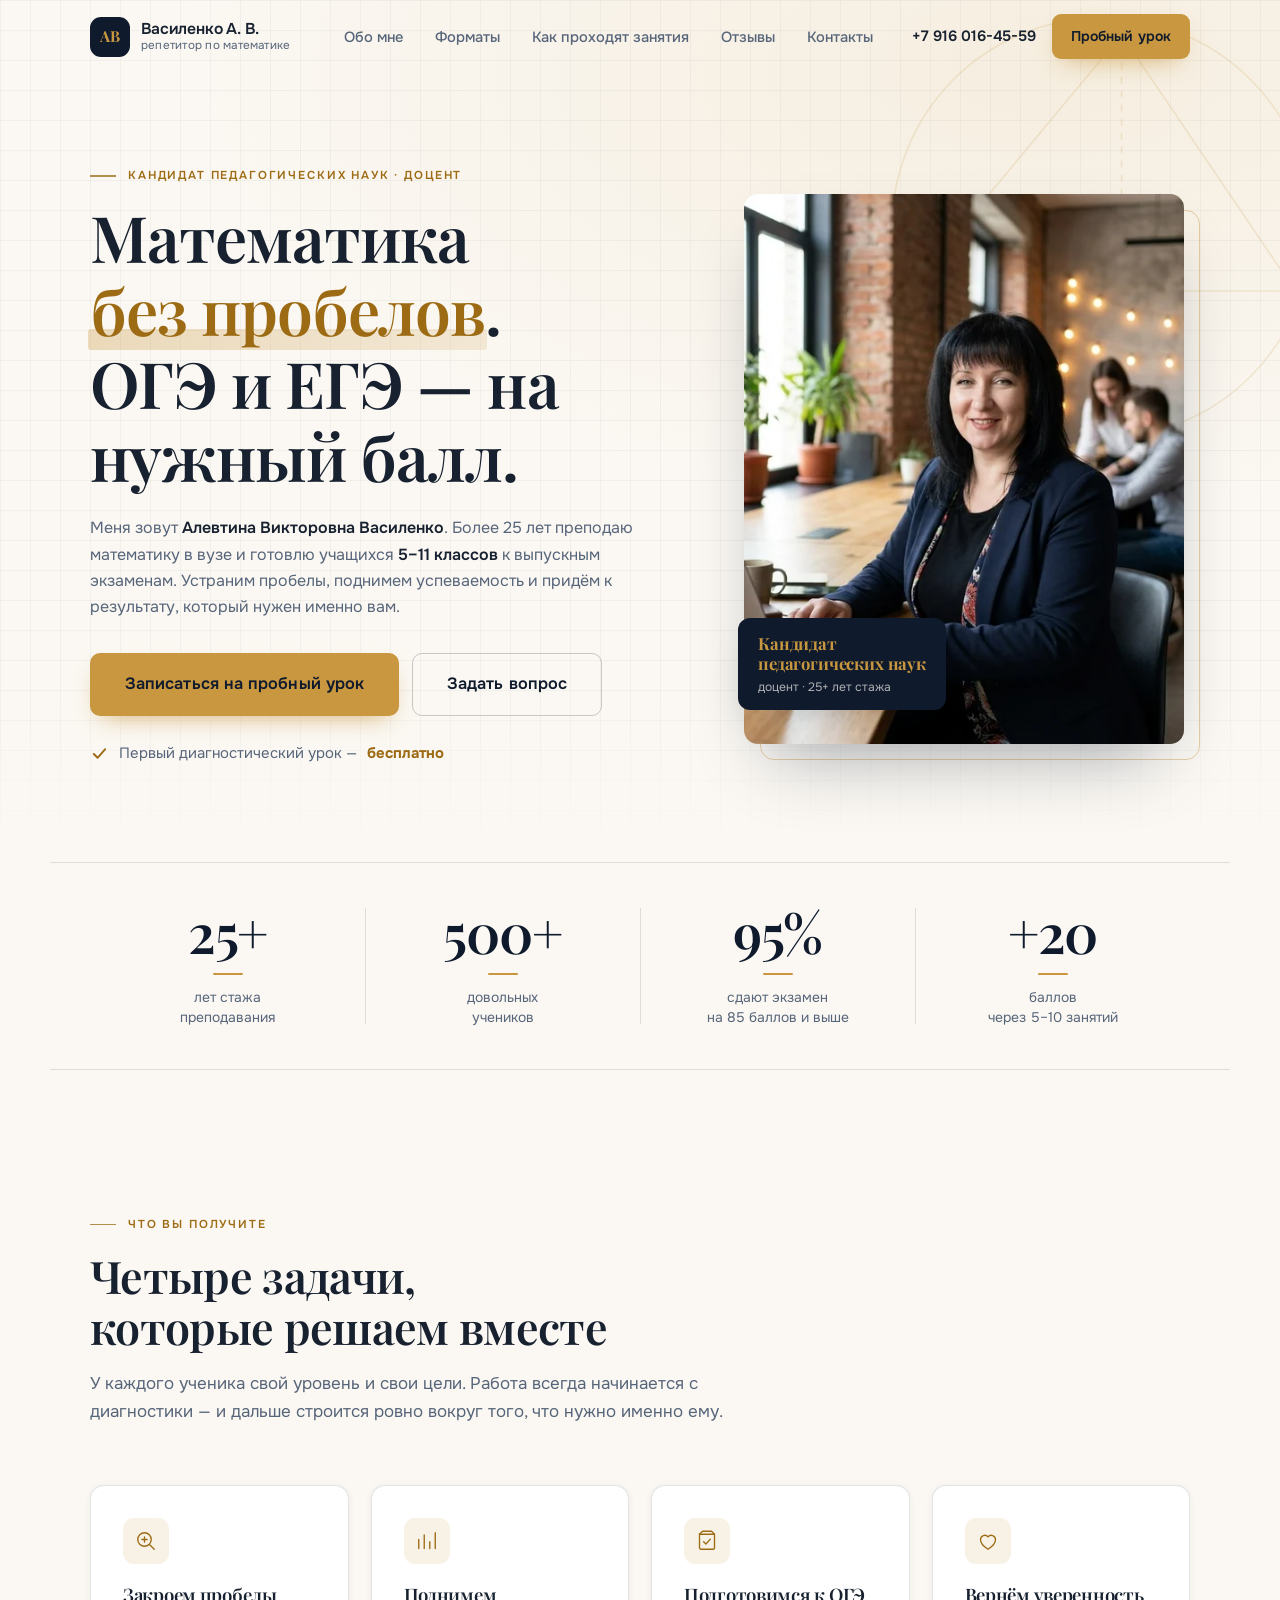
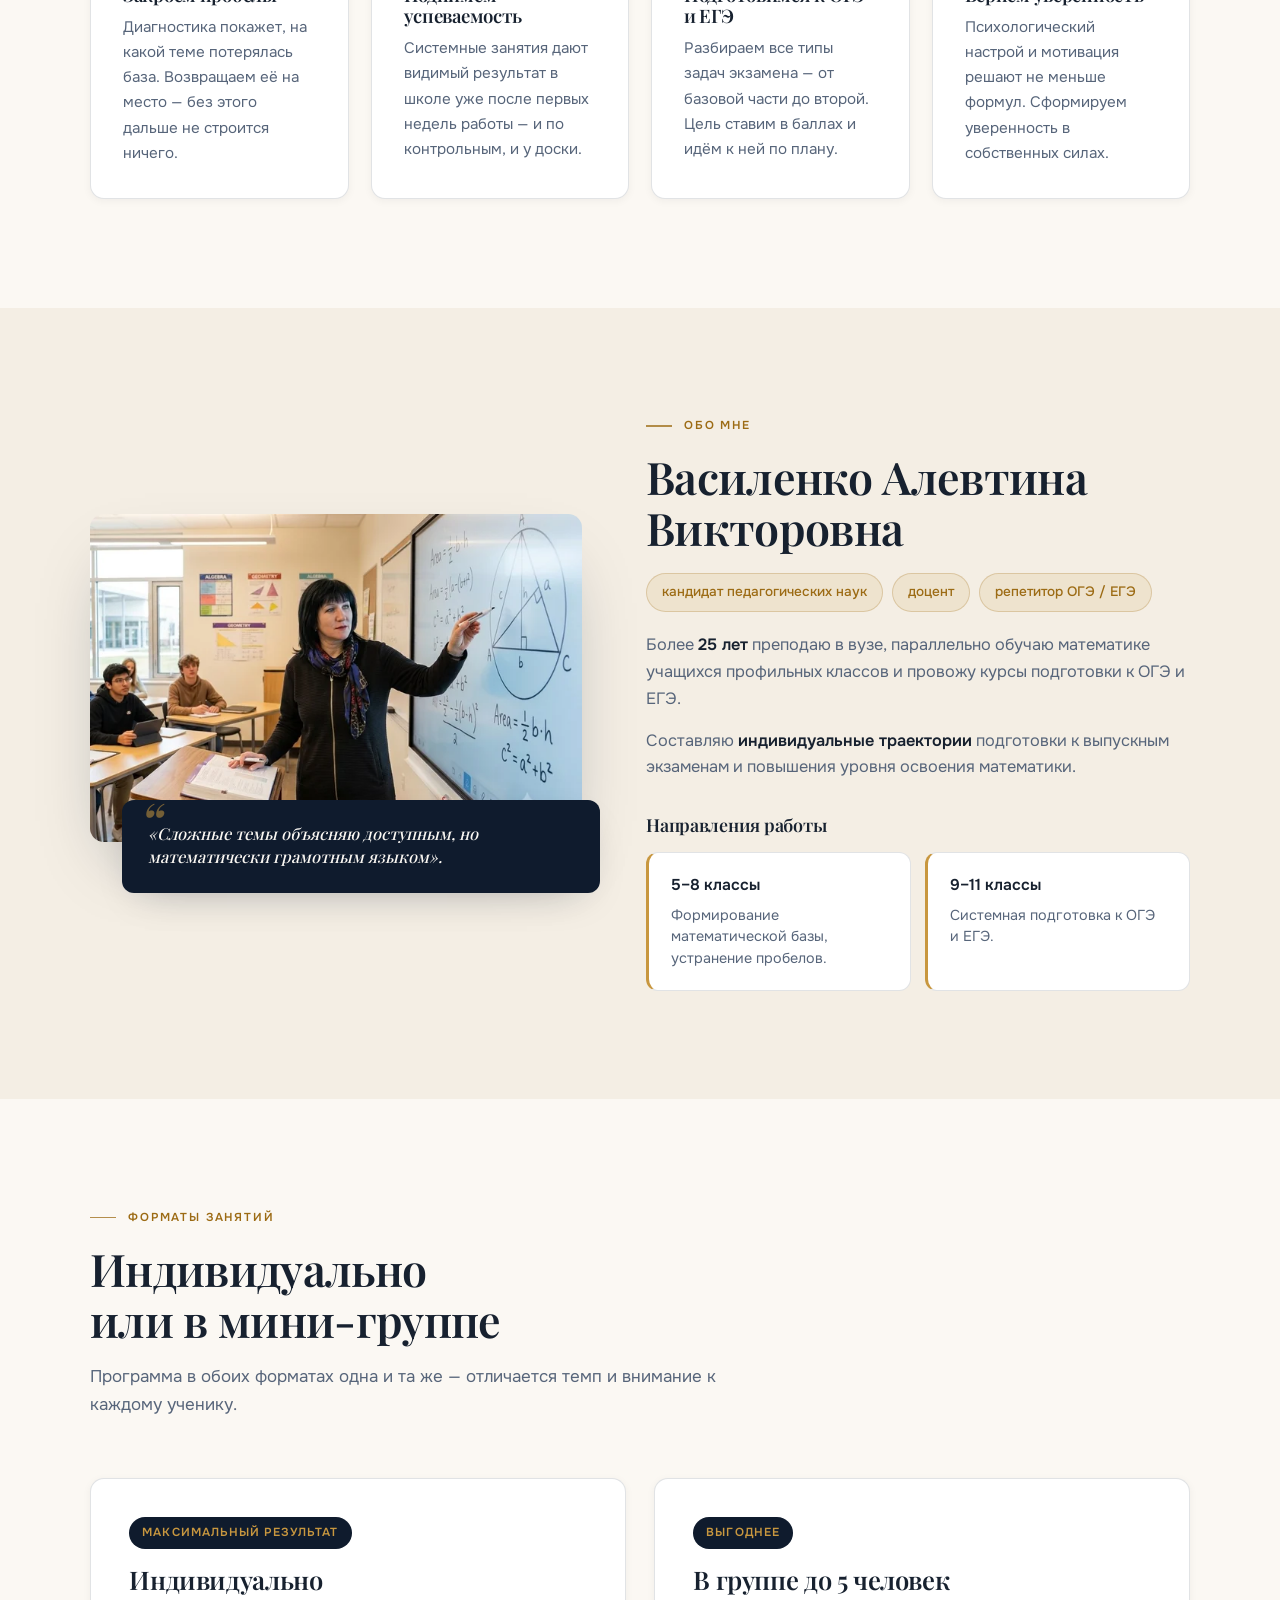
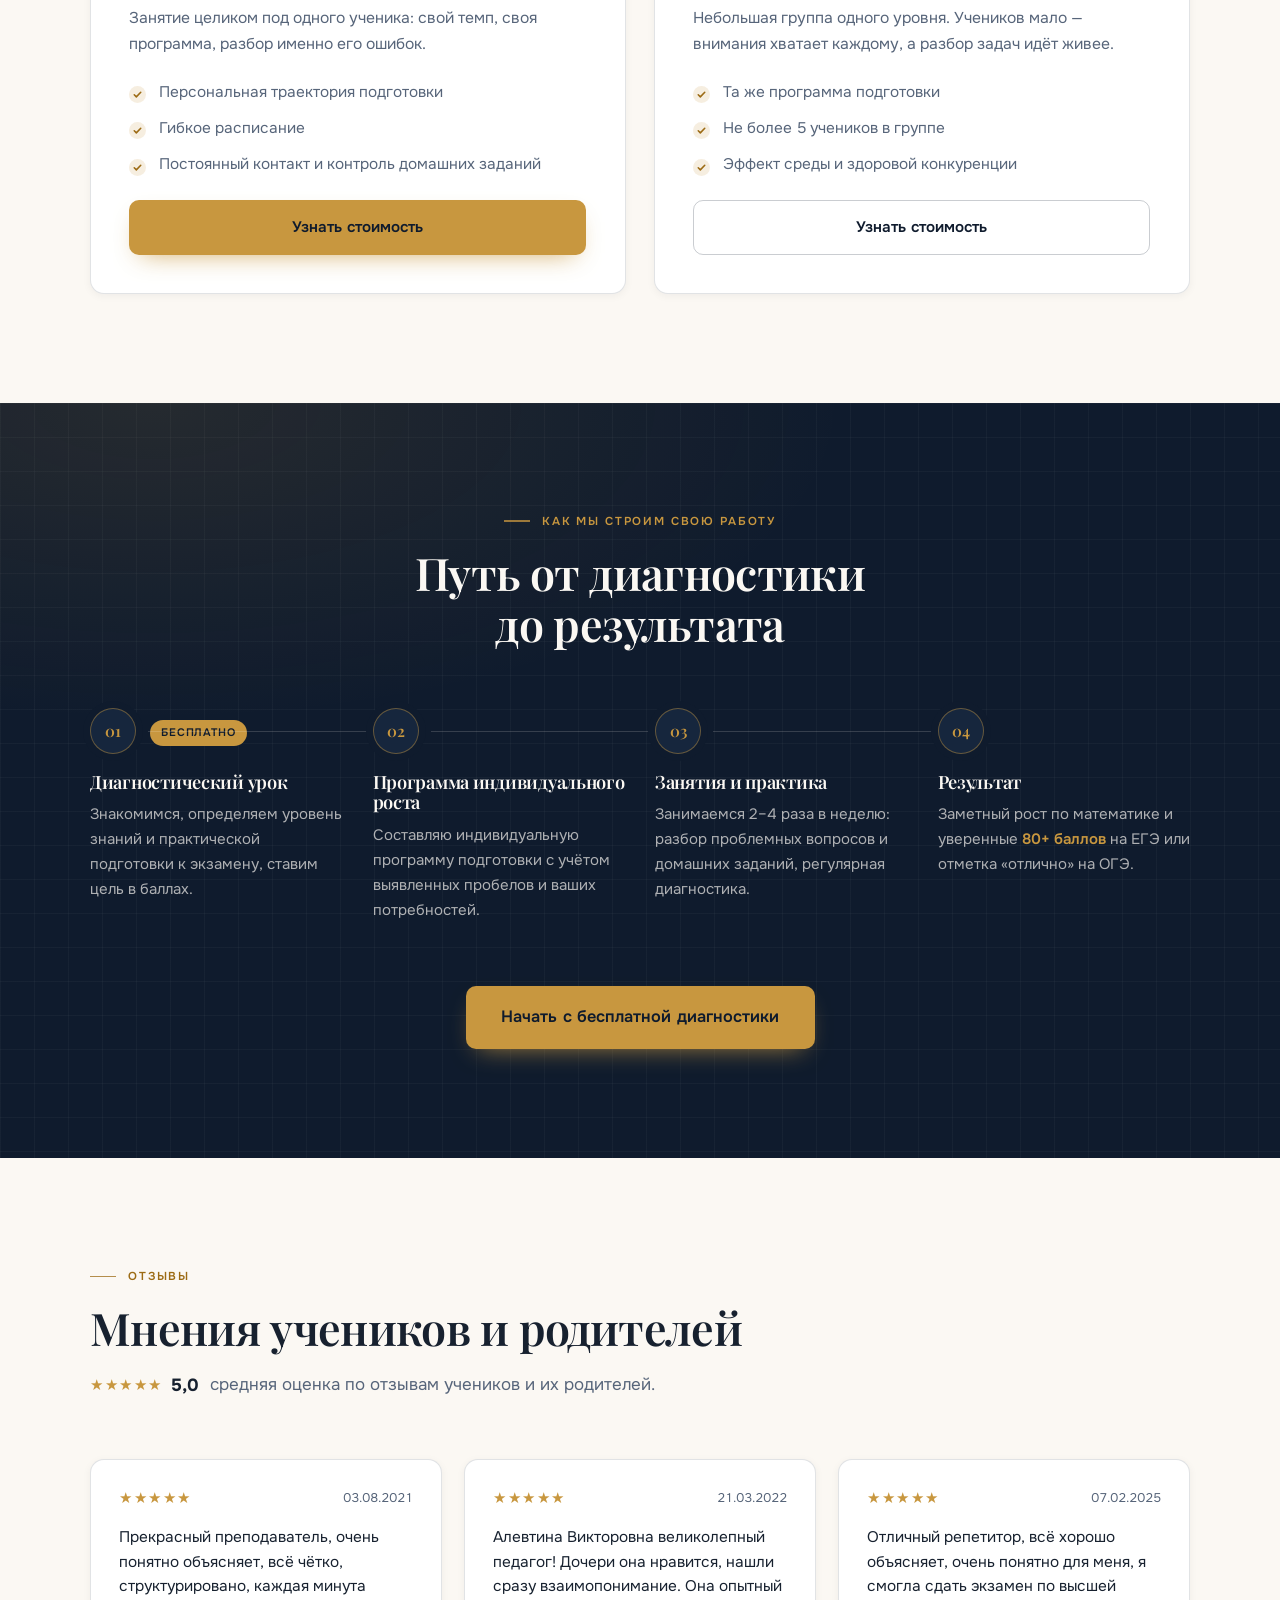
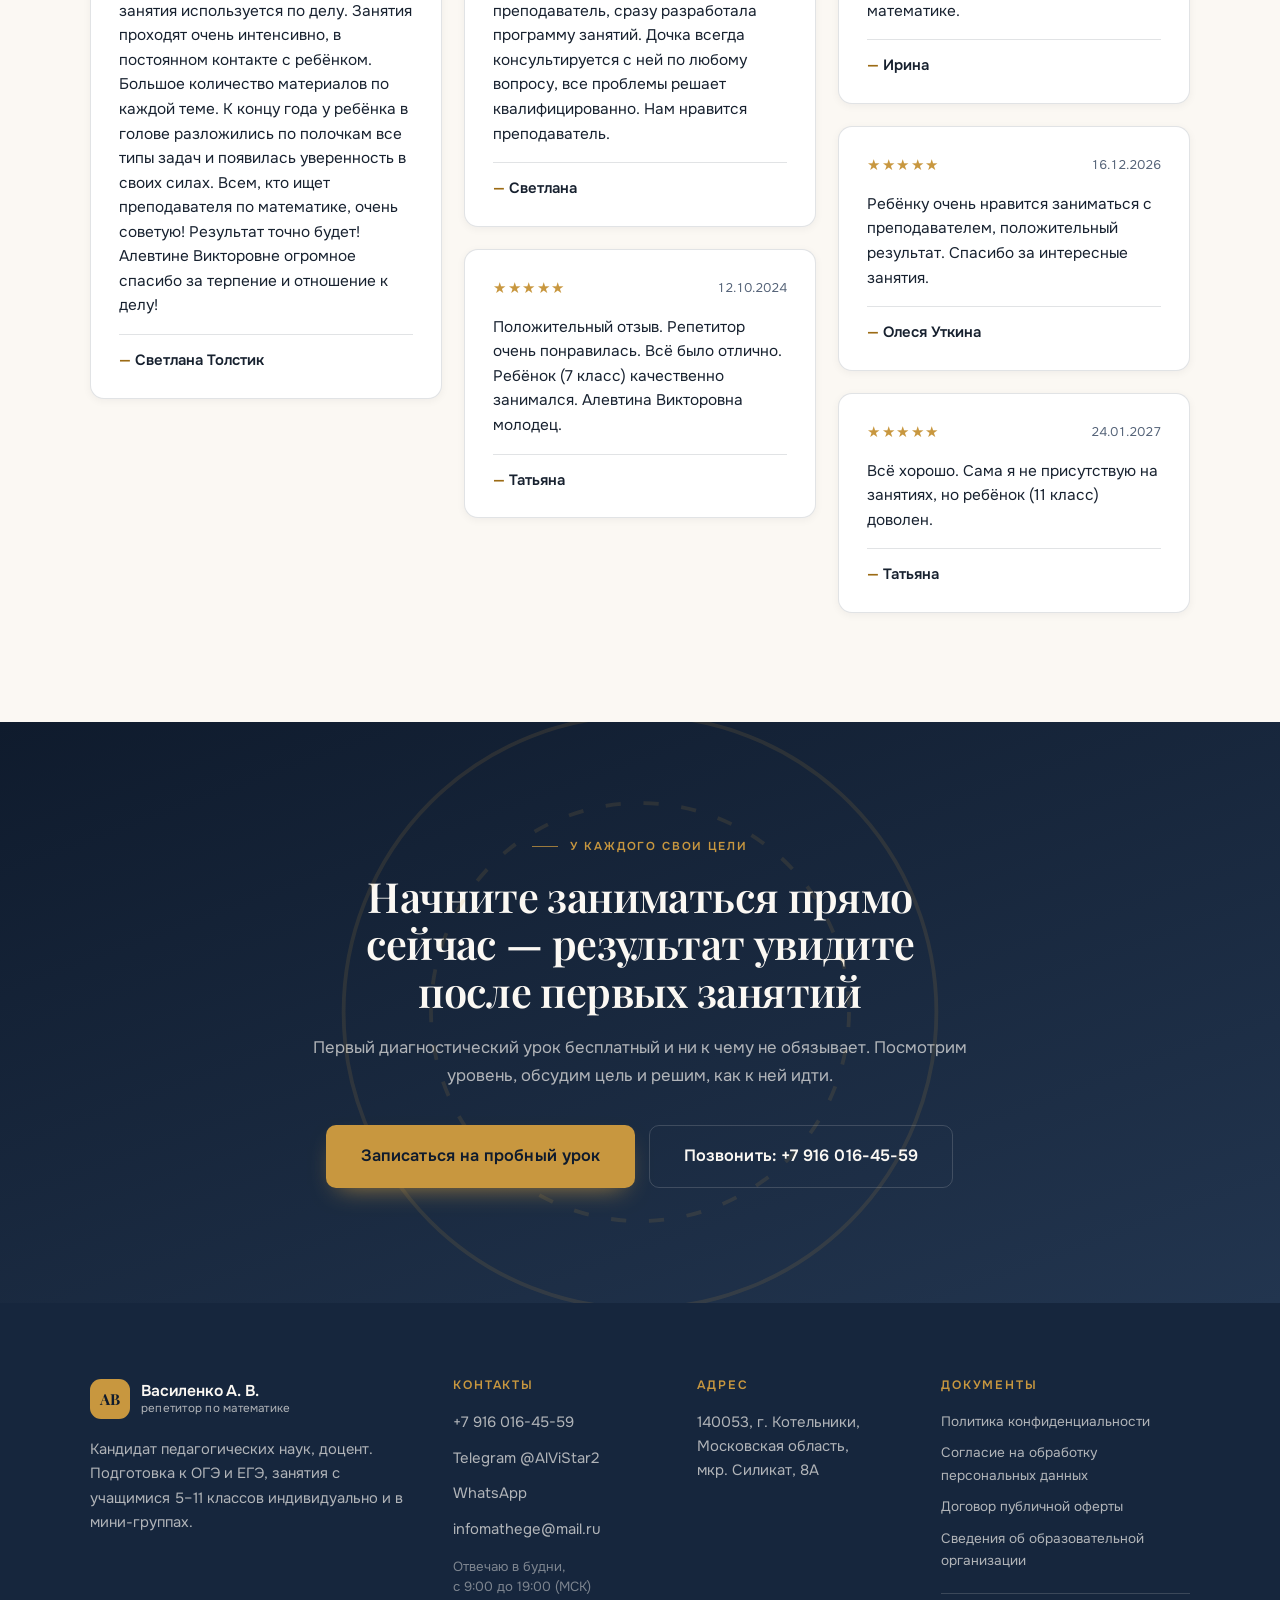
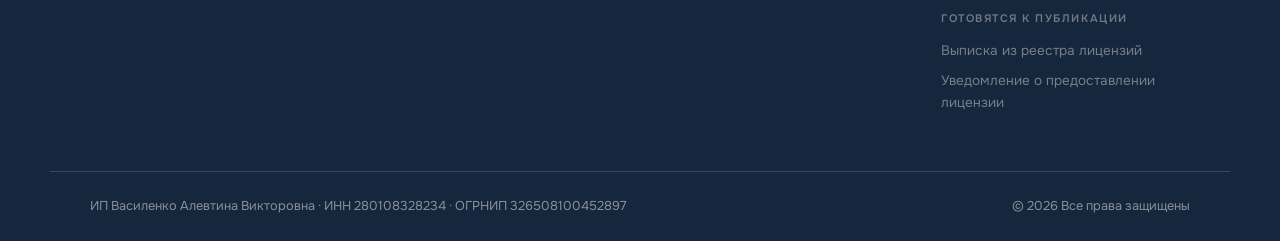
==== commit a2fe60f8: "Плашка на фото: «к. п. н.» развёрнуто в «Кандидат педагогических наук» Учёная степень читается целик" ====
--- a/index.html
+++ b/index.html
@@ -172,8 +172,8 @@
                alt="Василенко Алевтина Викторовна, репетитор по математике, за рабочим столом">
         </picture>
         <div class="portrait__badge">
-          <b>к.&nbsp;п.&nbsp;н.</b>
-          <span>доцент,<br>25+ лет стажа</span>
+          <b>Кандидат<br>педагогических&nbsp;наук</b>
+          <span>доцент · 25+ лет стажа</span>
         </div>
       </div>
     </div>
--- a/styles.css
+++ b/styles.css
@@ -229,12 +229,15 @@
 }
 .portrait__badge{
   position:absolute; left:-6px; bottom:34px; z-index:2;
-  display:flex; flex-direction:column; gap:2px;
-  padding:14px 20px; border-radius:12px;
+  display:flex; flex-direction:column; gap:5px;
+  padding:15px 20px; border-radius:12px;
   background:var(--ink); color:var(--paper);
   box-shadow:var(--shadow-md);
 }
-.portrait__badge b{ font-family:var(--font-display); font-size:1.28rem; color:var(--gold); line-height:1 }
+.portrait__badge b{
+  font-family:var(--font-display); font-size:1.04rem; color:var(--gold);
+  line-height:1.22; letter-spacing:-.01em;
+}
 .portrait__badge span{ font-size:.76rem; line-height:1.35; color:var(--muted-light) }
 
 /* ── 6. Цифры ──────────────────────────────────────────────── */
@@ -545,6 +548,9 @@
   .footer__col--brand{ grid-column:auto }
   .hero{ padding-top:92px }
   .portrait{ max-width:min(290px,72vw) }
+  .portrait__badge{ padding:12px 15px; bottom:24px; gap:4px }
+  .portrait__badge b{ font-size:.9rem; line-height:1.25 }
+  .portrait__badge span{ font-size:.7rem }
   .eyebrow{ font-size:.67rem; letter-spacing:.13em; gap:9px }
   .eyebrow::before{ width:18px }
   .hero__grid{ gap:32px }
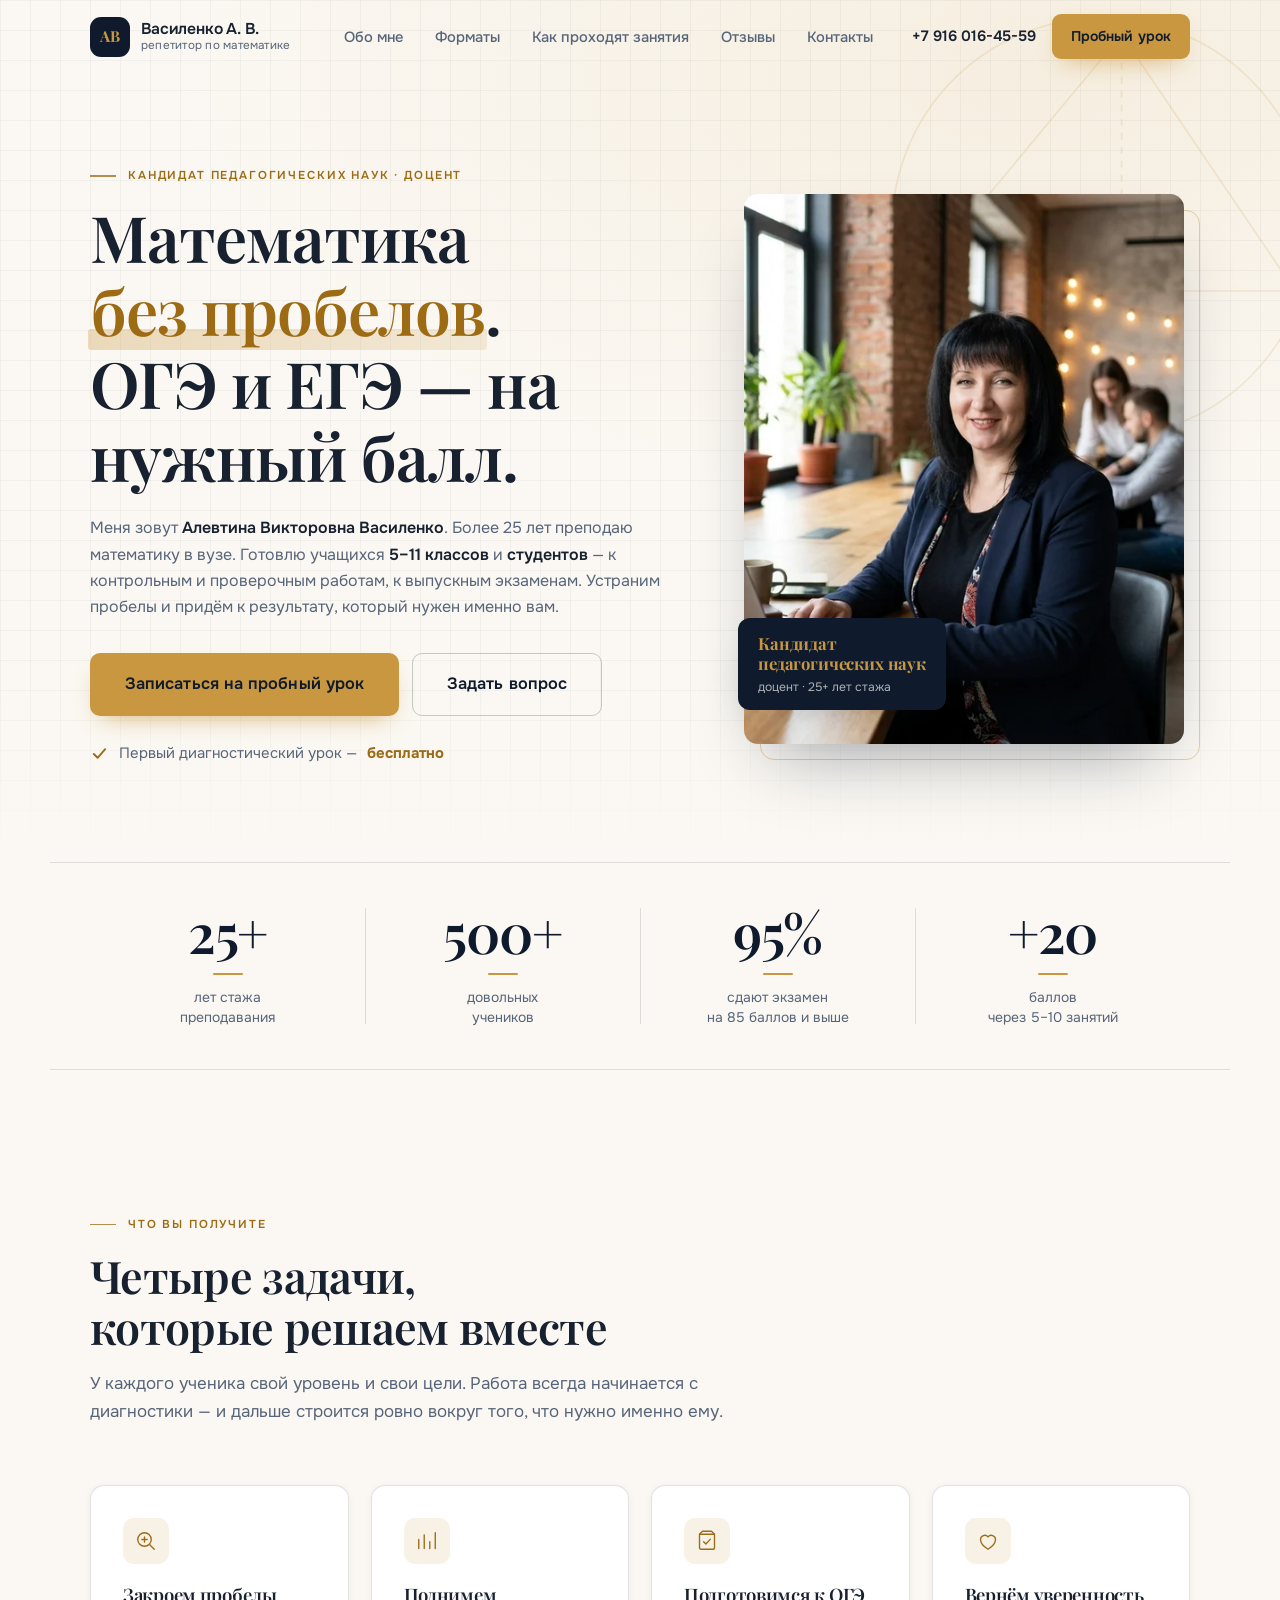
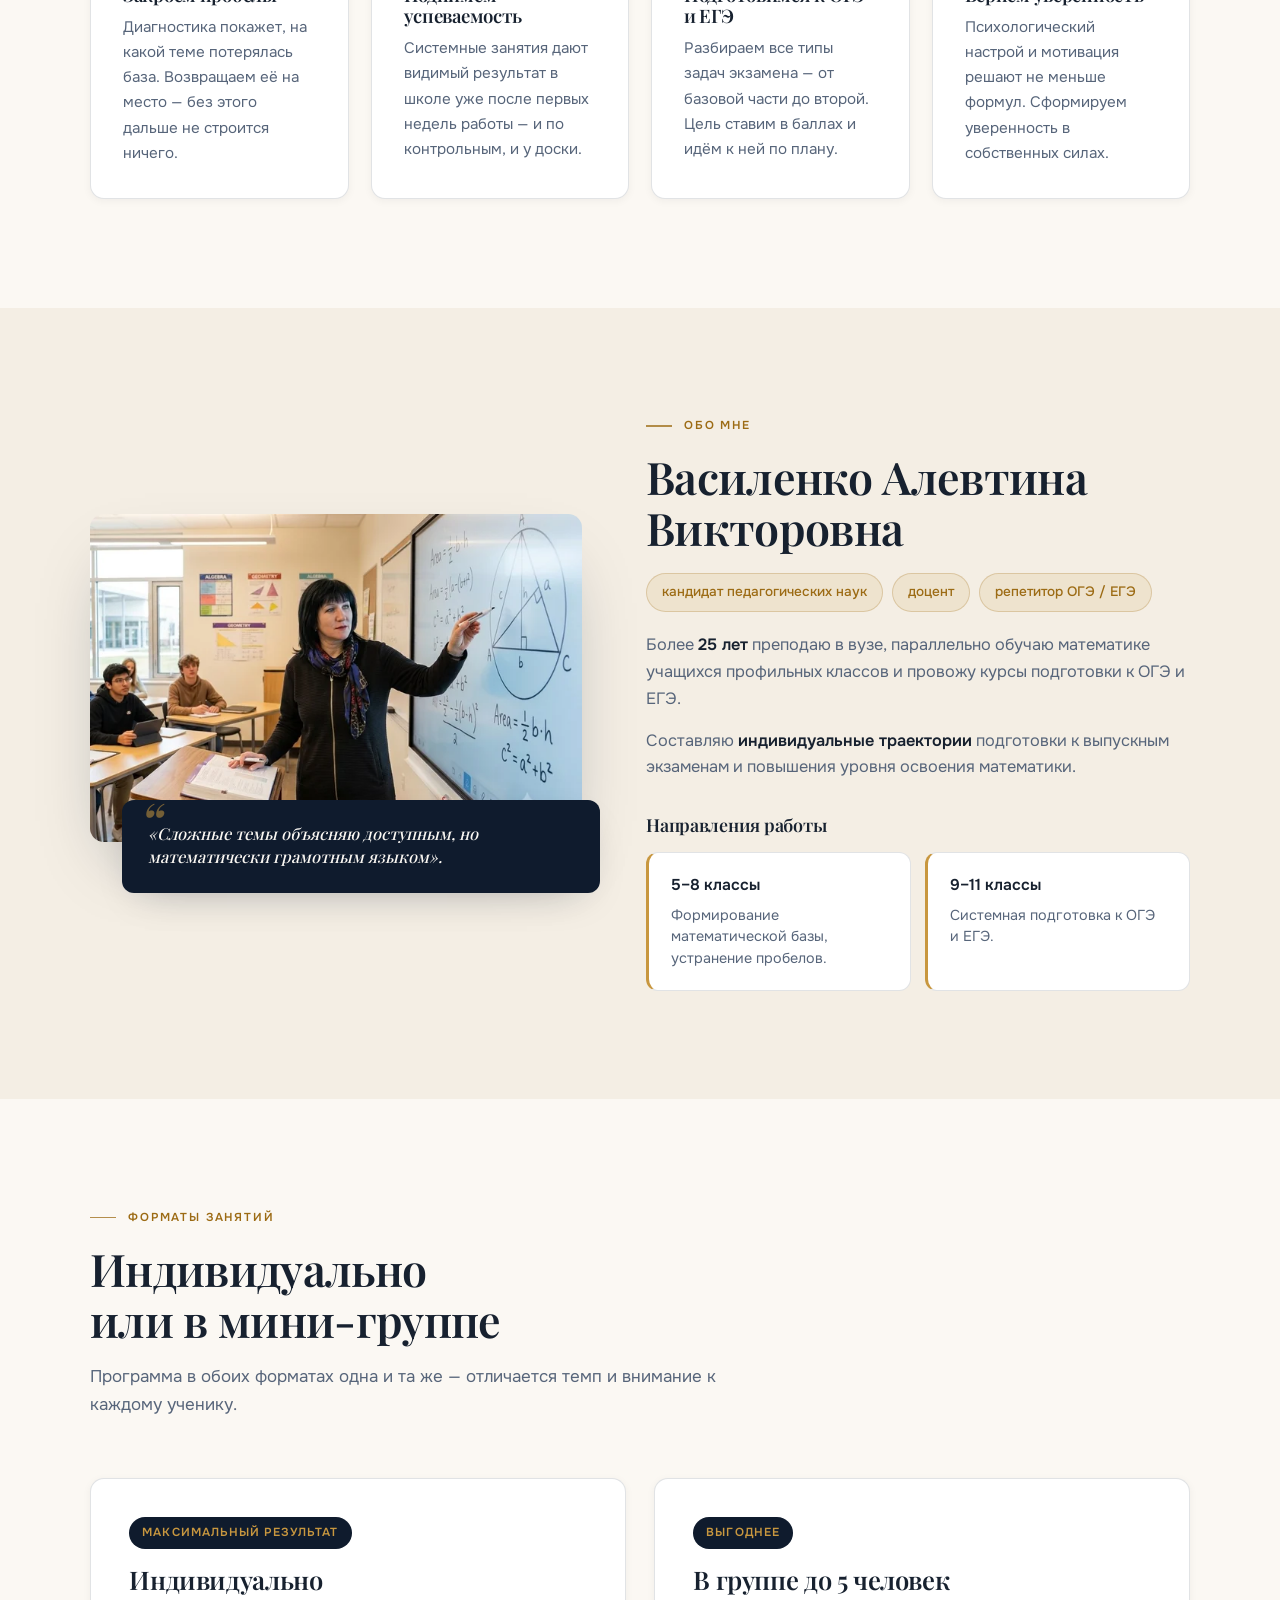
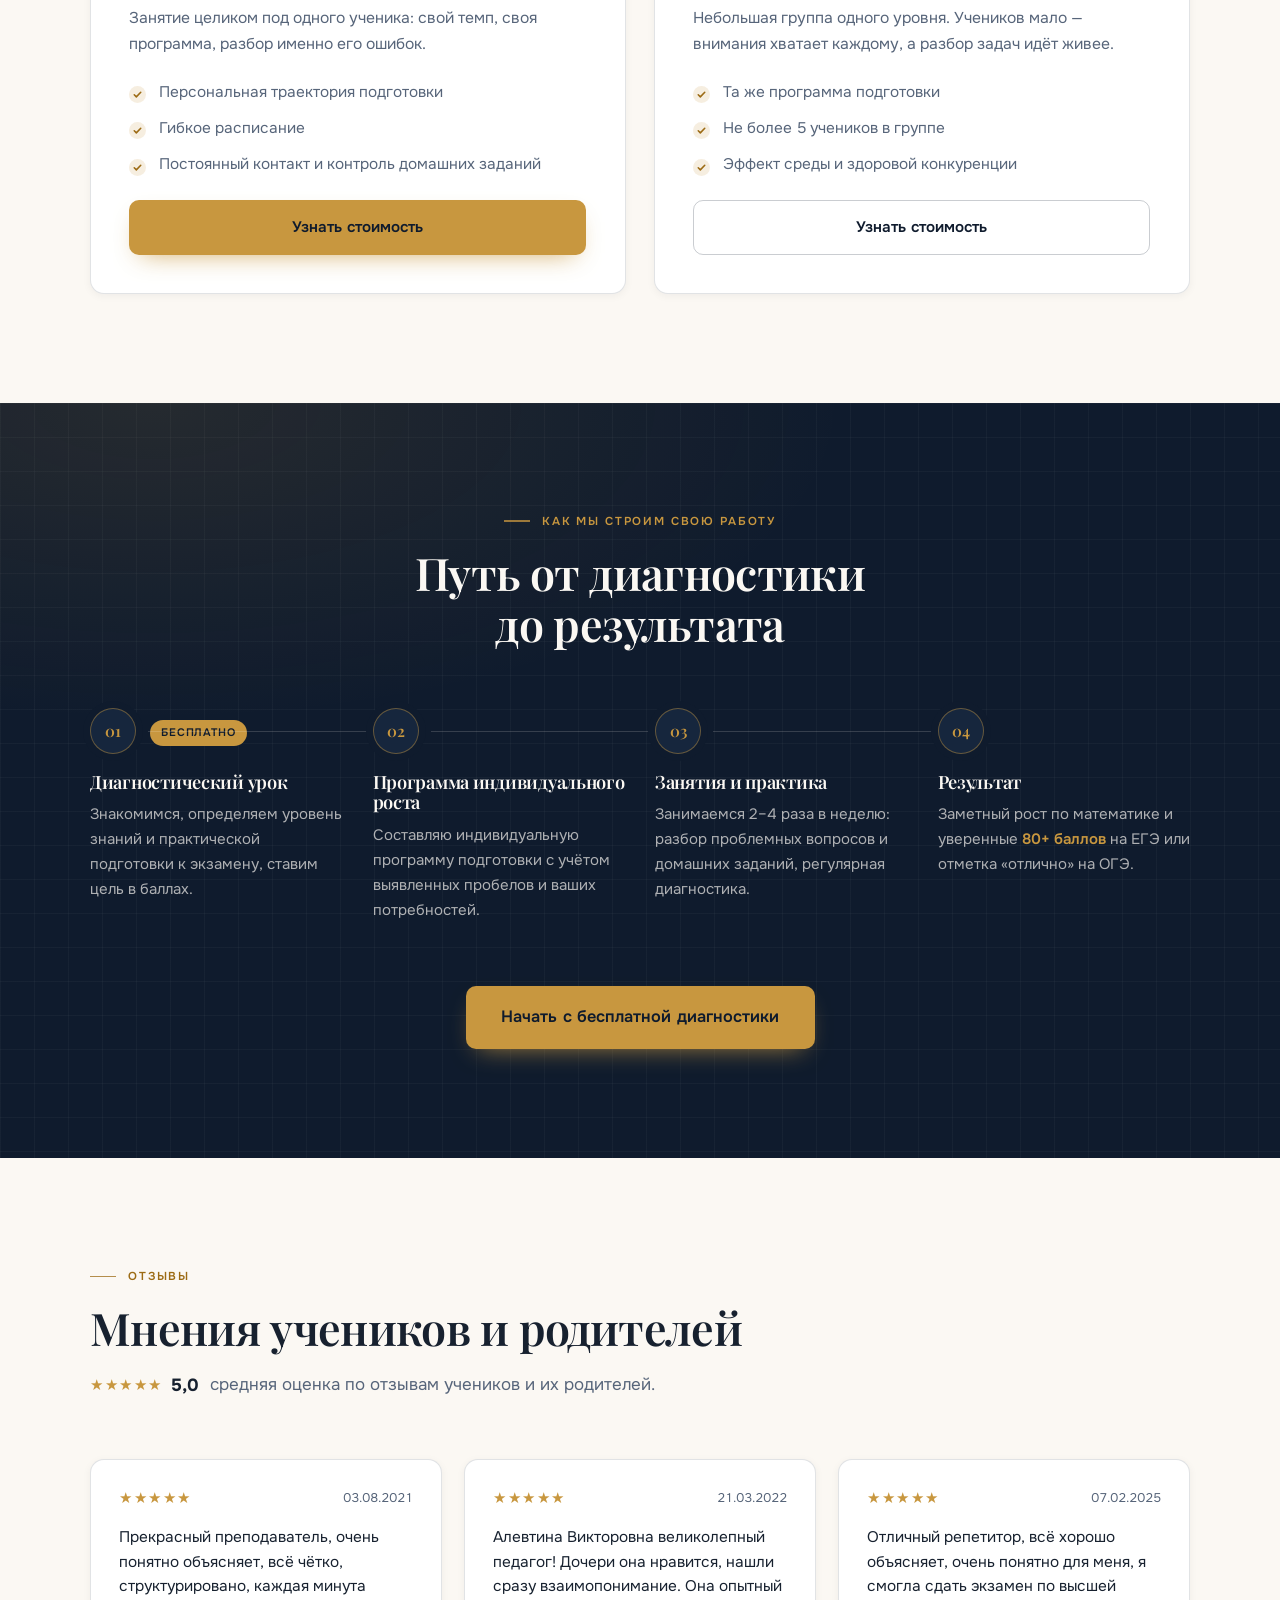
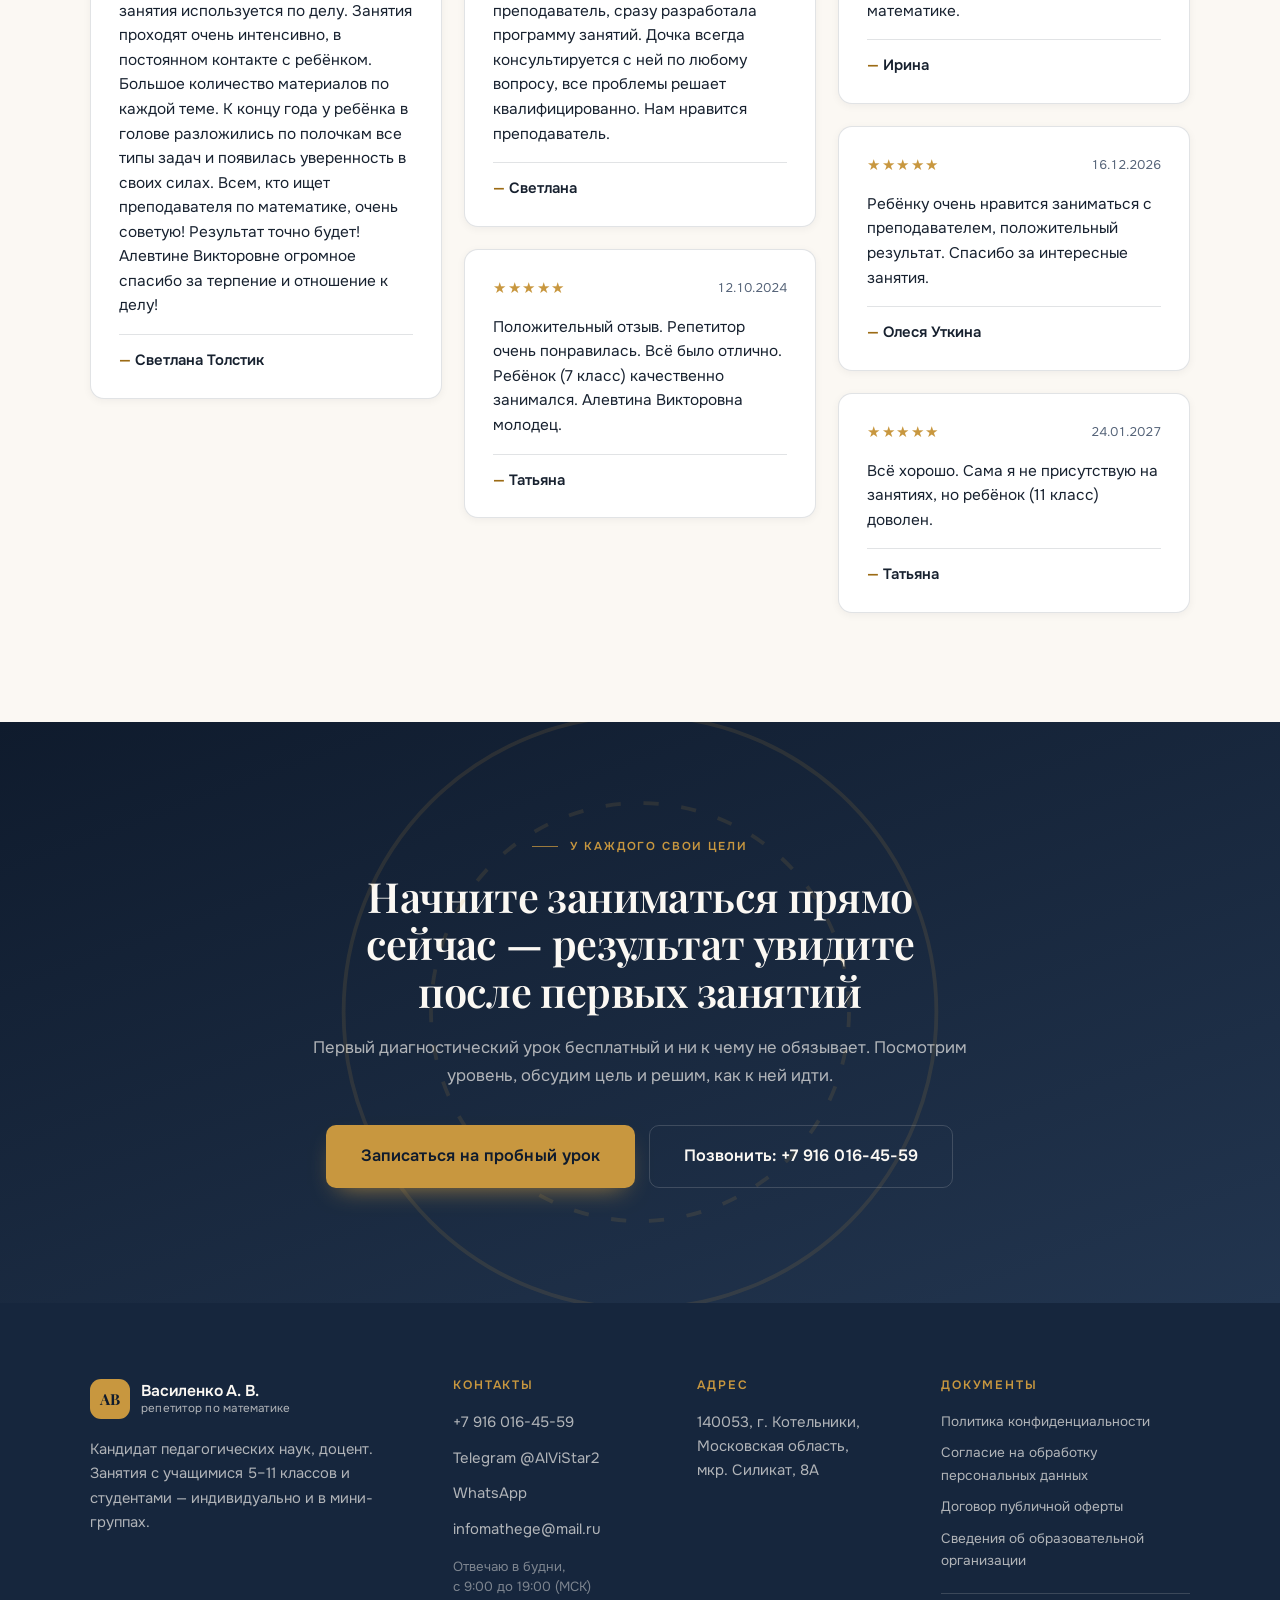
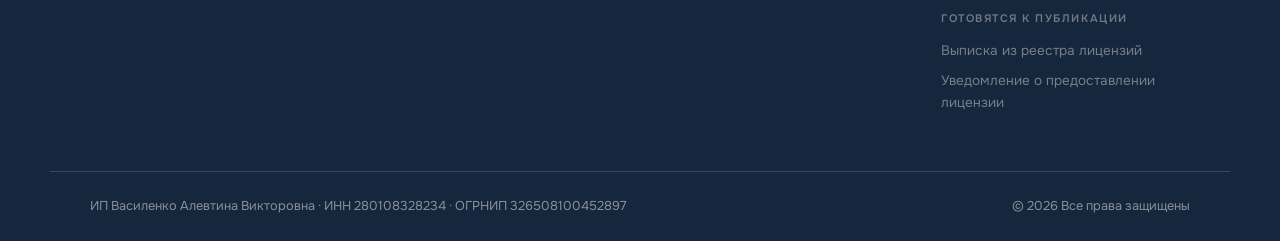
==== commit a46e7314: "Первый экран: добавлены студенты, контрольные и проверочные работы Аудитория была сужена до школьник" ====
--- a/index.html
+++ b/index.html
@@ -6,7 +6,7 @@
      https://dendy-d.github.io/mathscoolstar/ на https://mathscoolstar.ru/ здесь и в tools/build-docs.py -->
 <meta name="viewport" content="width=device-width, initial-scale=1">
 <title>Репетитор по математике Василенко А. В. — подготовка к ОГЭ и ЕГЭ, 5–11 класс</title>
-<meta name="description" content="Василенко Алевтина Викторовна — кандидат педагогических наук, доцент, репетитор по математике. 25+ лет стажа. Устраняем пробелы, готовим к ОГЭ и ЕГЭ на нужный балл. Первый диагностический урок бесплатно.">
+<meta name="description" content="Василенко Алевтина Викторовна — кандидат педагогических наук, доцент, репетитор по математике. 25+ лет стажа. Занятия с учащимися 5–11 классов и студентами: контрольные, проверочные работы, подготовка к ОГЭ и ЕГЭ. Первый диагностический урок бесплатно.">
 <meta name="theme-color" content="#0F1B2D">
 <link rel="canonical" href="https://dendy-d.github.io/mathscoolstar/">
 
@@ -145,9 +145,10 @@
       </h1>
 
       <p class="hero__lead" data-reveal style="--d:.12s">
-        Меня зовут <b>Алевтина Викторовна Василенко</b>. Более 25 лет преподаю математику
-        в вузе и готовлю учащихся <b>5–11 классов</b> к выпускным экзаменам.
-        Устраним пробелы, поднимем успеваемость и придём к результату, который нужен именно вам.
+        Меня зовут <b>Алевтина Викторовна Василенко</b>. Более 25 лет преподаю математику в вузе.
+        Готовлю учащихся <b>5–11 классов</b> и <b>студентов</b> — к контрольным и проверочным
+        работам, к выпускным экзаменам. Устраним пробелы и придём к результату,
+        который нужен именно вам.
       </p>
 
       <div class="hero__actions" data-reveal style="--d:.18s">
@@ -462,8 +463,8 @@
         <span class="brand__text"><b>Василенко А.&nbsp;В.</b><i>репетитор по математике</i></span>
       </a>
       <p class="footer__about">
-        Кандидат педагогических наук, доцент. Подготовка к ОГЭ и ЕГЭ,
-        занятия с учащимися 5–11 классов индивидуально и в мини-группах.
+        Кандидат педагогических наук, доцент. Занятия с учащимися 5–11 классов
+        и студентами — индивидуально и в мини-группах.
       </p>
     </div>
 
